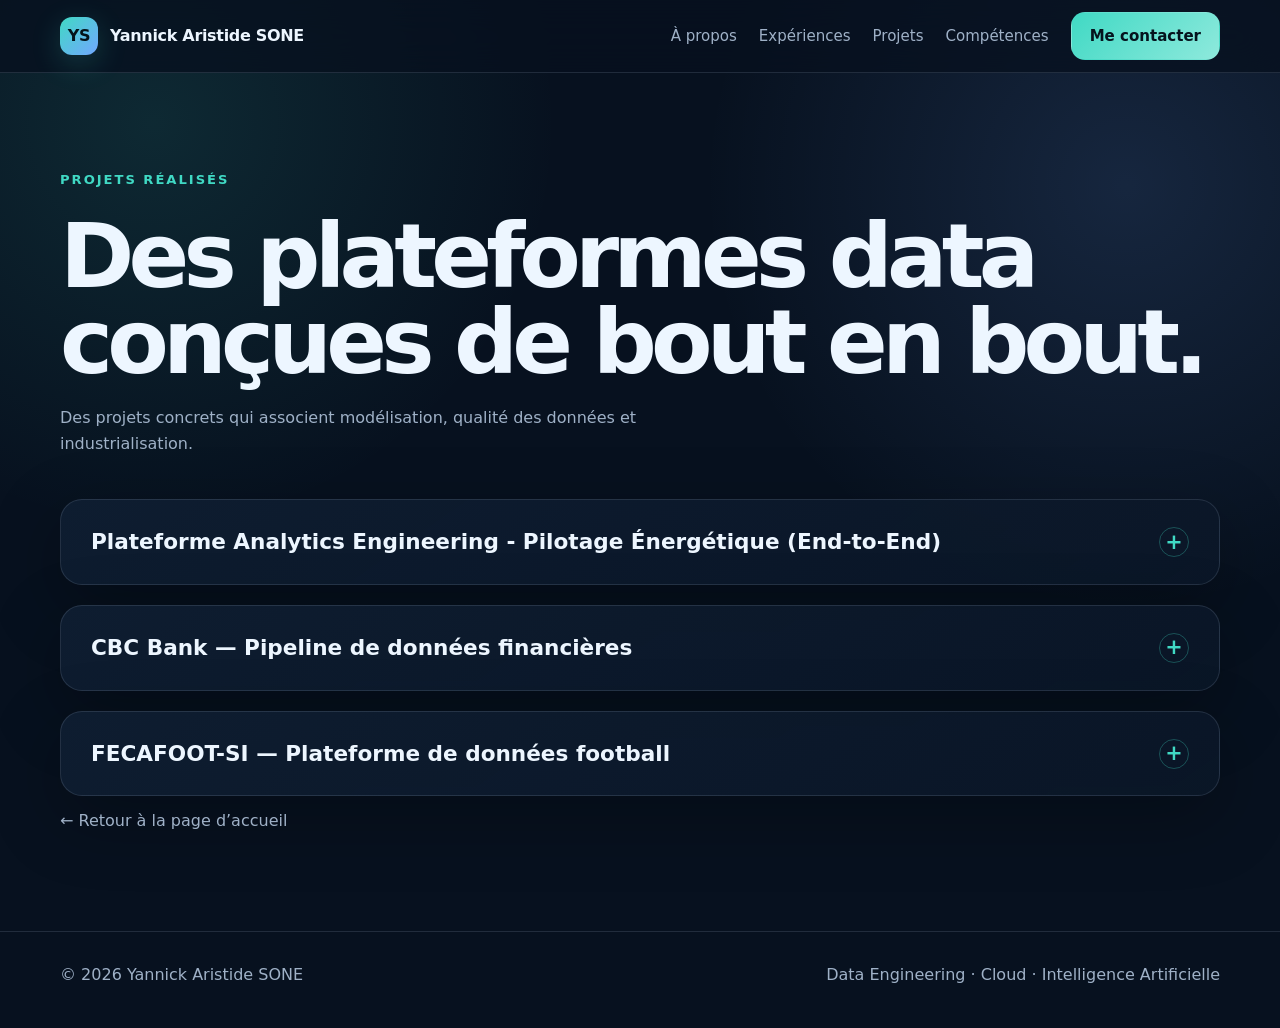
==== projets.html @ 48505bd4 "fix: Mieux  afficher la navigation sur mobile" ====
<!DOCTYPE html>
<html lang="fr">
<head>
	<meta charset="UTF-8" />
	<meta name="viewport" content="width=device-width, initial-scale=1.0" />
	<meta name="description" content="Découvrez les projets de Yannick Aristide SONE en data engineering, analytics et industrialisation des données." />
	<meta name="theme-color" content="#07111f" />
	<title>Projets | Yannick Aristide SONE</title>
	<link rel="stylesheet" href="css/style.css" />
	<script defer src="https://cloud.umami.is/script.js"
		data-website-id="248f7b9d-cdf1-4cb3-993b-ef63a6f0d2b1"></script>
</head>

<body>
	<a class="skip-link" href="#contenu">Aller au contenu</a>
	<nav class="nav" aria-label="Navigation principale">
		<div class="container nav-inner">
			<a class="brand" href="index.html#accueil" aria-label="Accueil">
				<span class="brand-mark">YS</span>
				<span class="brand-name">Yannick Aristide SONE</span>
			</a>
			<div class="nav-links">
				<a href="index.html#apropos">À propos</a>
				<a href="index.html#experiences">Expériences</a>
				<a href="#projets" aria-current="page">Projets</a>
				<a href="index.html#competences">Compétences</a>
				<a class="btn btn-primary nav-cta" href="index.html#contact">Me contacter</a>
			</div>
		</div>
	</nav>

	<main id="contenu">
		<section id="projets">
			<div class="container">
				<div class="section-head reveal">
					<div>
						<p class="kicker">Projets réalisés</p>
						<h1 class="section-title">Des plateformes data conçues de bout en bout.</h1>
						<p class="section-intro">Des projets concrets qui associent modélisation, qualité des données
							et industrialisation.</p>
					</div>
				</div>
				<div class="project-list">
					<details class="project-item reveal">
						<summary class="project-summary" data-umami-event="Project opened"
							data-umami-event-project="Energy analytics">
							<span>Plateforme Analytics Engineering - Pilotage Énergétique (End-to-End)</span>
							<span class="project-toggle" aria-hidden="true"></span>
						</summary>
						<div class="project-details">
							<div class="project-heading">
								<p class="project-category">Analytics Engineering · Énergie</p>
								<span class="project-status">Projet de bout en bout</span>
							</div>
							<p class="project-description">Conception et développement d’une plateforme analytique complète
								pour un distributeur d’énergie, simulant un environnement de production moderne selon les
								principes du Modern Data Stack.</p>
							<div class="project-highlights">
								<div class="project-highlight">
									<h4>Modélisation métier</h4>
									<p>Création avec dbt d’un schéma en étoile composé de dimensions et d’une table de faits,
										transformant les données brutes en indicateurs tels que le coût estimé par consommation.</p>
								</div>
								<div class="project-highlight">
									<h4>Qualité et fiabilité</h4>
									<p>Mise en place de plus de 20 tests automatisés : unicité, intégrité référentielle et
										règles métier personnalisées pour garantir la confiance dans les données.</p>
								</div>
								<div class="project-highlight">
									<h4>CI/CD avec environnement éphémère</h4>
									<p>Déploiement d’un pipeline GitHub Actions avec SQL Server dans Docker. Les Pull Requests
										sont bloquées automatiquement en cas de régression.</p>
								</div>
							</div>
							<div class="project-footer">
								<div>
									<p class="tech-label">Stack technique</p>
									<div class="chips">
										<span class="chip">SQL Server</span><span class="chip">dbt</span><span
											class="chip">GitHub Actions</span><span class="chip">Docker</span><span
											class="chip">Python</span><span class="chip">SQL</span><span class="chip">Power BI</span>
									</div>
								</div>
								<p class="project-progress">Power BI : en cours</p>
							</div>
						</div>
					</details>
					<details class="project-item reveal">
						<summary class="project-summary" data-umami-event="Project opened"
							data-umami-event-project="CBC Bank">
							<span>CBC Bank — Pipeline de données financières</span>
							<span class="project-toggle" aria-hidden="true"></span>
						</summary>
						<div class="project-details">
							<div class="project-heading">
								<p class="project-category">Data Engineering · Finance</p>
								<span class="project-status">Projet</span>
							</div>
							<p class="project-description">Industrialisation d’un pipeline de données pour les devises,
								taux de change et historiques de marché, au service du reporting financier et de l’analyse
								du risque FX.</p>
							<div class="project-highlights">
								<div class="project-highlight">
									<h4>Pipeline de données</h4>
									<p>Traitement des données de devises, taux de change et historiques de marché.</p>
								</div>
								<div class="project-highlight">
									<h4>Qualité et reporting</h4>
									<p>Mise en place de contrôles qualité pour fiabiliser le reporting financier et
										l’analyse du risque FX.</p>
								</div>
								<div class="project-highlight">
									<h4>Performance</h4>
									<p>Optimisation des traitements Spark et des tables Delta pour améliorer les
										performances et les coûts.</p>
								</div>
							</div>
							<div class="project-footer">
								<div>
									<p class="tech-label">Stack technique</p>
									<div class="chips">
										<span class="chip">Databricks</span><span class="chip">PySpark</span><span
											class="chip">SQL</span><span class="chip">Delta Lake</span><span
											class="chip">Git</span><span class="chip">Data Quality</span><span
											class="chip">Data Modeling</span>
									</div>
								</div>
								<p class="project-progress">Data Engineer</p>
							</div>
						</div>
					</details>
					<details class="project-item reveal">
						<summary class="project-summary" data-umami-event="Project opened"
							data-umami-event-project="FECAFOOT-SI">
							<span>FECAFOOT-SI — Plateforme de données football</span>
							<span class="project-toggle" aria-hidden="true"></span>
						</summary>
						<div class="project-details">
							<div class="project-heading">
								<p class="project-category">Data Engineering · Sport</p>
								<span class="project-status">Projet</span>
							</div>
							<p class="project-description">Conception d’un pipeline de bout en bout dédié aux équipes,
								joueurs, matchs et performances, avec des transformations automatisées vers un entrepôt de
								données cloud.</p>
							<div class="project-highlights">
								<div class="project-highlight">
									<h4>Pipeline de bout en bout</h4>
									<p>Collecte et transformation des données d’équipes, joueurs, matchs et performances.</p>
								</div>
								<div class="project-highlight">
									<h4>Orchestration cloud</h4>
									<p>Automatisation des transformations et alimentation d’un entrepôt de données cloud.</p>
								</div>
								<div class="project-highlight">
									<h4>Industrialisation</h4>
									<p>Mise en place de tests, validations et déploiements selon une démarche CI/CD.</p>
								</div>
							</div>
							<div class="project-footer">
								<div>
									<p class="tech-label">Stack technique</p>
									<div class="chips">
										<span class="chip">Python</span><span class="chip">dbt</span><span
											class="chip">Apache Airflow</span><span class="chip">Google BigQuery</span><span
											class="chip">GCP</span><span class="chip">Git</span><span
											class="chip">GitHub Actions</span><span class="chip">ETL/ELT</span>
									</div>
								</div>
								<p class="project-progress">Data Engineer</p>
							</div>
						</div>
					</details>
				</div>
				<p class="section-intro"><a href="index.html">← Retour à la page d’accueil</a></p>
			</div>
		</section>
	</main>

	<footer>
		<div class="container footer-inner"><span>© <span id="year"></span> Yannick Aristide SONE</span><span>Data
				Engineering · Cloud · Intelligence Artificielle</span></div>
	</footer>
	<script src="js/script.js"></script>
</body>
</html>
---- css/style.css ----
:root {
	--bg: #07111f;
	--bg-soft: #0b1728;
	--card: rgba(15, 30, 50, .78);
	--card-solid: #0f1e32;
	--text: #edf6ff;
	--muted: #9fb1c7;
	--primary: #40d9c4;
	--secondary: #72a7ff;
	--line: rgba(159, 177, 199, .17);
	--shadow: 0 22px 70px rgba(0, 0, 0, .28);
	--radius: 22px;
	--max: 1160px;
}

* { box-sizing: border-box; }
html { scroll-behavior: smooth; }
body { margin: 0; color: var(--text); font-family: Inter, ui-sans-serif, system-ui, -apple-system, BlinkMacSystemFont, "Segoe UI", sans-serif; line-height: 1.65; background: radial-gradient(circle at 12% 12%, rgba(64, 217, 196, .12), transparent 28%), radial-gradient(circle at 88% 18%, rgba(114, 167, 255, .14), transparent 30%), var(--bg); }
a { color: inherit; text-decoration: none; }
button, a { -webkit-tap-highlight-color: transparent; }
.container { width: min(calc(100% - 40px), var(--max)); margin-inline: auto; }
.skip-link { position: absolute; left: -9999px; top: 12px; z-index: 200; padding: 10px 14px; background: white; color: #07111f; border-radius: 10px; }
.skip-link:focus { left: 12px; }
.nav { position: sticky; top: 0; z-index: 100; backdrop-filter: blur(18px); background: rgba(7, 17, 31, .76); border-bottom: 1px solid var(--line); }
.nav-inner { height: 72px; display: flex; align-items: center; justify-content: space-between; gap: 24px; }
.brand { display: flex; align-items: center; gap: 12px; font-weight: 800; letter-spacing: -.02em; }
.brand-mark { width: 38px; height: 38px; display: grid; place-items: center; border-radius: 12px; color: #04131a; background: linear-gradient(135deg, var(--primary), var(--secondary)); box-shadow: 0 8px 30px rgba(64, 217, 196, .2); }
.nav-links { display: flex; gap: 22px; align-items: center; color: var(--muted); font-size: .94rem; }
.nav-links a:hover, .nav-links a:focus-visible { color: var(--text); }
.btn { display: inline-flex; align-items: center; justify-content: center; gap: 9px; min-height: 48px; padding: 0 18px; border: 1px solid transparent; border-radius: 14px; font-weight: 750; transition: .2s ease; cursor: pointer; }
.btn-primary { color: #05131d; background: linear-gradient(135deg, var(--primary), #8ee9dc); }
.btn-secondary { border-color: var(--line); background: rgba(255,255,255,.03); color: var(--text); }
.btn:hover { transform: translateY(-2px); box-shadow: 0 12px 30px rgba(0,0,0,.2); }
.btn:focus-visible, a:focus-visible { outline: 3px solid rgba(64, 217, 196, .45); outline-offset: 3px; }
.hero { min-height: calc(100vh - 72px); display: grid; align-items: center; padding: 78px 0 66px; }
.hero-grid { display: grid; grid-template-columns: 1.25fr .75fr; gap: 54px; align-items: center; }
.eyebrow { display: inline-flex; align-items: center; gap: 9px; padding: 8px 12px; border: 1px solid var(--line); border-radius: 999px; background: rgba(255,255,255,.03); color: #c6d5e6; font-size: .9rem; }
.dot { width: 9px; height: 9px; border-radius: 50%; background: var(--primary); box-shadow: 0 0 0 7px rgba(64,217,196,.1); }
h1 { margin: 22px 0 20px; font-size: clamp(3rem, 7vw, 6.4rem); line-height: .96; letter-spacing: -.065em; }
.gradient-text { background: linear-gradient(90deg, var(--primary), #79b4ff); -webkit-background-clip: text; background-clip: text; color: transparent; }
.lead { max-width: 730px; margin: 0; color: #b6c6d8; font-size: clamp(1.05rem, 2vw, 1.25rem); }
.hero-actions { display: flex; flex-wrap: wrap; gap: 12px; margin-top: 31px; }
.quick-facts { display: flex; flex-wrap: wrap; gap: 18px 28px; margin-top: 32px; color: var(--muted); font-size: .93rem; }
.quick-facts span { display: flex; align-items: center; gap: 8px; }
.hero-card { position: relative; overflow: hidden; min-height: 440px; padding: 30px; border: 1px solid var(--line); border-radius: 30px; background: linear-gradient(160deg, rgba(21,44,71,.92), rgba(9,23,39,.88)); box-shadow: var(--shadow); }
.hero-card::before { content: ""; position: absolute; width: 230px; height: 230px; right: -70px; top: -70px; border-radius: 50%; background: radial-gradient(circle, rgba(64,217,196,.32), transparent 67%); }
.profile-photo { position: relative; z-index: 1; display: block; width: 200px; height: 200px; margin-bottom: 24px; border: 3px solid rgba(64,217,196,.65); border-radius: 50%; object-fit: cover; object-position: center 30%; box-shadow: 0 10px 30px rgba(0,0,0,.25); transition: transform .25s ease, box-shadow .25s ease; }
.profile-photo:hover { transform: translateY(-6px) scale(1.03); box-shadow: 0 16px 38px rgba(0,0,0,.35); }
.hero-card h2 { margin: 0 0 8px; font-size: 1.7rem; }
.hero-card p { color: var(--muted); margin: 0; }
section { padding: 96px 0; }
.section-head { display: flex; align-items: end; justify-content: space-between; gap: 30px; margin-bottom: 42px; }
.kicker { margin: 0 0 8px; color: var(--primary); font-size: .82rem; font-weight: 850; letter-spacing: .15em; text-transform: uppercase; }
h2.section-title { margin: 0; font-size: clamp(2rem, 4.6vw, 3.6rem); line-height: 1.08; letter-spacing: -.045em; }
.section-intro { max-width: 620px; color: var(--muted); margin: 12px 0 0; }
.about-grid { display: grid; grid-template-columns: .9fr 1.1fr; gap: 26px; }
.panel { border: 1px solid var(--line); border-radius: var(--radius); background: var(--card); box-shadow: 0 18px 60px rgba(0,0,0,.12); }
.about-copy { padding: 32px; }
.about-copy p { margin-top: 0; color: #c1cede; }
.strengths { display: grid; grid-template-columns: repeat(2, 1fr); gap: 14px; }
.strength { padding: 23px; }
.strength-icon { font-size: 1.45rem; }
.strength h3 { margin: 10px 0 6px; font-size: 1rem; }
.strength p { margin: 0; color: var(--muted); font-size: .91rem; }
.experience-list { display: grid; gap: 20px; }
.experience { display: grid; grid-template-columns: 240px 1fr; gap: 30px; padding: 30px; border: 1px solid var(--line); border-radius: var(--radius); background: var(--card); transition: border-color .2s ease, transform .2s ease; }
.experience:hover { border-color: rgba(64,217,196,.38); transform: translateY(-3px); }
.company { color: var(--primary); font-weight: 850; font-size: 1.07rem; }
.period { margin-top: 6px; color: var(--muted); font-size: .88rem; }
.exp-title { margin: 0 0 10px; font-size: 1.35rem; }
.experience ul { padding-left: 19px; margin: 13px 0 21px; color: #bdcad9; }
.experience li + li { margin-top: 7px; }
.tech-label { margin: 0 0 10px; font-weight: 750; font-size: .88rem; color: #dce8f5; }
.chips { display: flex; flex-wrap: wrap; gap: 8px; }
.chip { padding: 7px 11px; border: 1px solid rgba(114,167,255,.23); border-radius: 999px; background: rgba(114,167,255,.08); color: #bcd4ff; font-size: .82rem; font-weight: 700; }
.project-list { display: grid; gap: 20px; }
.project-item { overflow: hidden; border: 1px solid var(--line); border-radius: var(--radius); background: linear-gradient(145deg, rgba(15,30,50,.92), rgba(11,23,40,.88)); box-shadow: var(--shadow); transition: border-color .2s ease; }
.project-item:hover, .project-item[open] { border-color: rgba(64,217,196,.38); }
.project-summary { display: flex; align-items: center; justify-content: space-between; gap: 20px; padding: 24px 30px; color: var(--text); font-size: clamp(1.05rem, 2.4vw, 1.35rem); font-weight: 800; cursor: pointer; list-style: none; }
.project-summary::-webkit-details-marker { display: none; }
.project-summary::marker { content: ""; }
.project-summary:focus-visible { outline: 3px solid rgba(64,217,196,.45); outline-offset: -4px; border-radius: var(--radius); }
.project-toggle { flex: 0 0 30px; width: 30px; height: 30px; display: grid; place-items: center; border: 1px solid rgba(64,217,196,.3); border-radius: 50%; color: var(--primary); }
.project-toggle::before { content: "+"; font-size: 1.3rem; line-height: 1; }
.project-item[open] .project-toggle::before { content: "−"; }
.project-details { padding: 0 30px 30px; }
.project-heading { display: flex; align-items: flex-start; justify-content: space-between; gap: 20px; }
.project-category { margin: 0; color: var(--primary); font-size: .82rem; font-weight: 800; letter-spacing: .08em; text-transform: uppercase; }
.project-heading h3 { max-width: 760px; margin: 0; font-size: clamp(1.45rem, 3vw, 2rem); line-height: 1.2; }
.project-status { flex: 0 0 auto; padding: 7px 11px; border: 1px solid rgba(64,217,196,.25); border-radius: 999px; background: rgba(64,217,196,.08); color: var(--primary); font-size: .8rem; font-weight: 750; }
.project-description { max-width: 900px; margin: 18px 0 26px; color: #bdcad9; }
.project-highlights { display: grid; grid-template-columns: repeat(3, 1fr); gap: 14px; }
.project-highlight { padding: 20px; border: 1px solid var(--line); border-radius: 17px; background: rgba(255,255,255,.025); }
.project-highlight h4 { margin: 0 0 8px; color: #dce8f5; font-size: 1rem; }
.project-highlight p { margin: 0; color: var(--muted); font-size: .92rem; }
.project-footer { display: flex; align-items: end; justify-content: space-between; gap: 20px; margin-top: 24px; }
.project-progress { margin: 0; color: var(--muted); font-size: .88rem; }
.skills-grid { display: grid; grid-template-columns: repeat(4, 1fr); gap: 16px; }
.skill-card { padding: 25px; }
.skill-card h3 { margin: 0 0 14px; font-size: 1rem; color: var(--primary); }
.skill-card p { margin: 0; color: #b7c6d8; font-size: .91rem; }
.education-grid { display: grid; grid-template-columns: repeat(3, 1fr); gap: 16px; }
.education { padding: 26px; }
.education .year { color: var(--primary); font-size: .85rem; font-weight: 800; }
.education h3 { margin: 10px 0 6px; }
.education p { margin: 0; color: var(--muted); font-size: .92rem; }
.contact-wrap { position: relative; overflow: hidden; padding: 52px; border-radius: 30px; border: 1px solid rgba(64,217,196,.22); background: linear-gradient(135deg, rgba(64,217,196,.12), rgba(114,167,255,.10)); text-align: center; }
.contact-wrap h2 { margin: 0 auto 14px; max-width: 780px; font-size: clamp(2rem, 5vw, 4rem); line-height: 1.08; letter-spacing: -.05em; }
.contact-wrap p { color: #b8c8da; max-width: 680px; margin: 0 auto 27px; }
.contact-actions { display: flex; justify-content: center; flex-wrap: wrap; gap: 12px; }
footer { padding: 30px 0 40px; color: var(--muted); border-top: 1px solid var(--line); }
.footer-inner { display: flex; justify-content: space-between; gap: 20px; flex-wrap: wrap; }
.reveal { opacity: 0; transform: translateY(18px); transition: opacity .6s ease, transform .6s ease; }
.reveal.visible { opacity: 1; transform: none; }
@media (max-width: 900px) { .hero-grid, .about-grid { grid-template-columns: 1fr; } .hero { min-height: auto; } .hero-card { min-height: auto; } .skills-grid { grid-template-columns: repeat(2, 1fr); } .education-grid { grid-template-columns: 1fr; } .experience { grid-template-columns: 1fr; gap: 16px; } .project-highlights { grid-template-columns: 1fr; } .nav-inner { height: auto; min-height: 72px; padding-block: 8px; } .nav-links { flex-wrap: wrap; justify-content: flex-end; gap: 8px 14px; } }
@media (max-width: 560px) { .container { width: min(calc(100% - 24px), var(--max)); } section { padding: 72px 0; } .nav-inner { flex-direction: column; justify-content: center; gap: 6px; padding-block: 8px; } .brand-name { display: none; } .nav-links { width: 100%; justify-content: center; gap: 2px 6px; font-size: .78rem; } .nav-links a:not(.nav-cta) { padding: 5px 7px; } .nav-links .nav-cta { width: auto; min-height: 34px; padding: 0 10px; font-size: .78rem; } h1 { font-size: clamp(2.75rem, 16vw, 4rem); } .hero { padding-top: 54px; } .hero-card, .experience, .about-copy, .contact-wrap { padding: 23px; } .profile-photo { width: 170px; height: 170px; } .project-summary { padding: 20px; } .project-details { padding: 0 20px 20px; } .project-heading, .project-footer { align-items: flex-start; flex-direction: column; } .strengths, .skills-grid { grid-template-columns: 1fr; } .section-head { display: block; } .btn { width: 100%; } .hero-actions, .contact-actions { display: grid; } }
@media (prefers-reduced-motion: reduce) { html { scroll-behavior: auto; } *, *::before, *::after { transition-duration: .01ms !important; animation-duration: .01ms !important; } }
@media (prefers-reduced-motion: reduce) { .profile-photo:hover { transform: none; } }
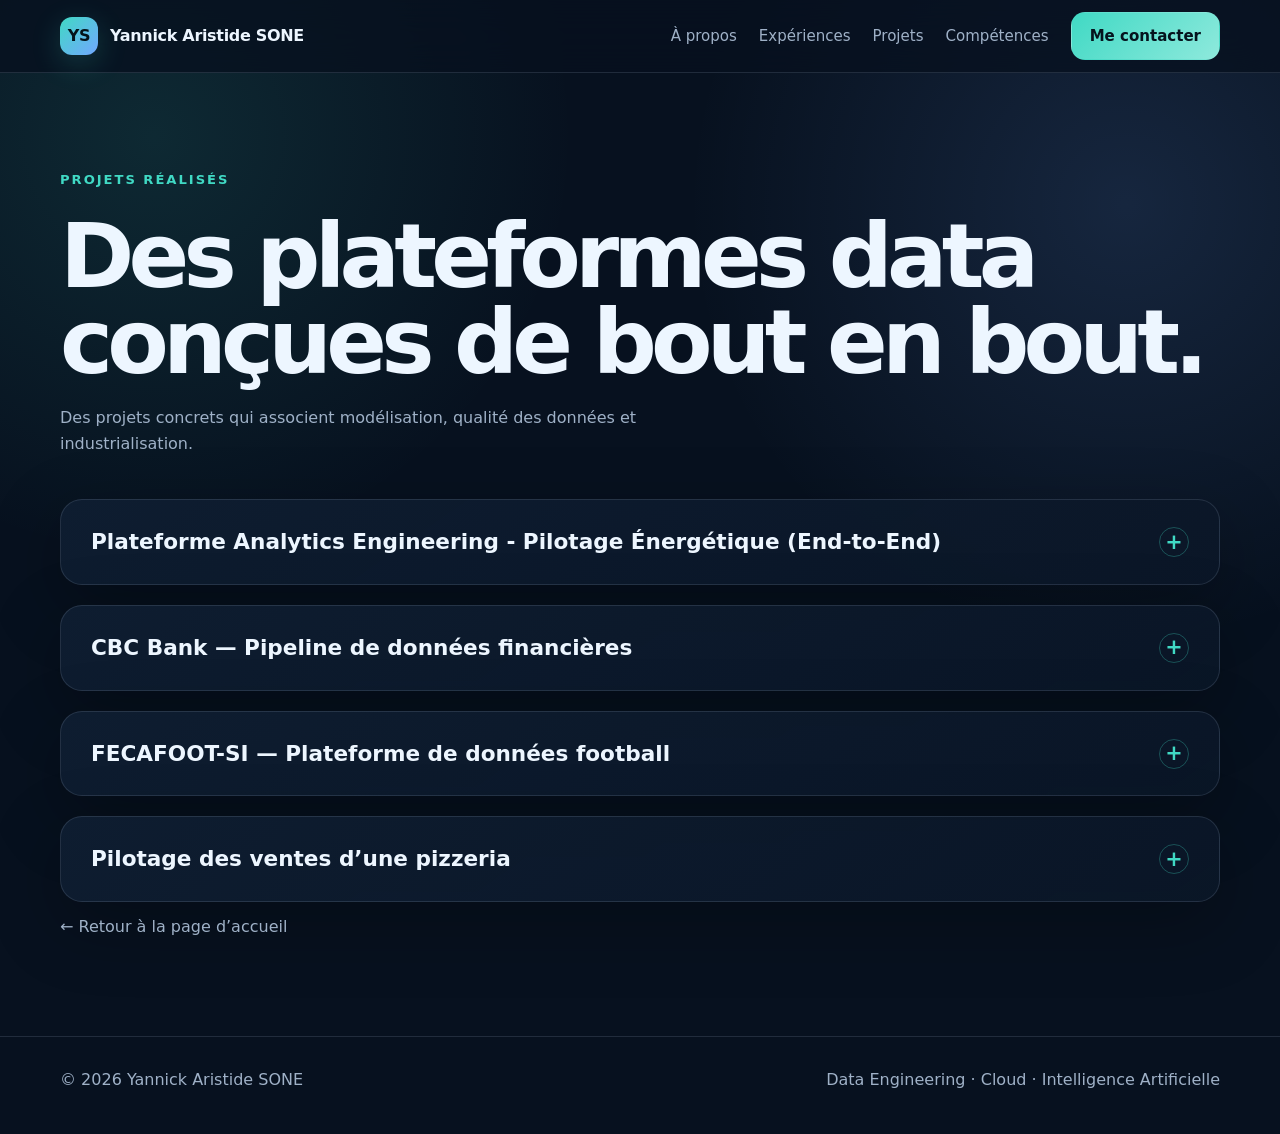
==== commit 8f964696: "Mise à jour des projets" ====
--- a/projets.html
+++ b/projets.html
@@ -171,6 +171,63 @@
 							</div>
 						</div>
 					</details>
+					<details class="project-item project-item-pizzeria reveal">
+						<summary class="project-summary" data-umami-event="Project opened"
+							data-umami-event-project="Pizzeria sales">
+							<span>Pilotage des ventes d’une pizzeria</span>
+							<span class="project-toggle" aria-hidden="true"></span>
+						</summary>
+						<div class="project-details">
+							<div class="project-heading">
+								<p class="project-category">Data Analytics · Restauration</p>
+								<span class="project-status">Projet BI</span>
+							</div>
+							<p class="project-description">Déploiement d’un environnement SQL Server sous Docker,
+								préparation des données et création d’un tableau de bord Power BI pour analyser les
+								performances commerciales d’une pizzeria.</p>
+							<div class="project-gallery">
+								<figure class="project-image">
+									<img src="assets/images/Pizzeria_Sale1.png"
+										alt="Tableau de bord des ventes de pizzas : chiffre d’affaires, commandes, ventes par jour, mois, catégorie et taille."
+										loading="lazy" />
+									<figcaption>Vue d’ensemble des ventes et indicateurs clés</figcaption>
+								</figure>
+								<figure class="project-image">
+									<img src="assets/images/Pizzeria_Sales2.png"
+										alt="Tableau de bord Power BI comparant les pizzas les plus et les moins vendues."
+										loading="lazy" />
+									<figcaption>Analyse des meilleures et moins bonnes ventes</figcaption>
+								</figure>
+							</div>
+							<div class="project-highlights">
+								<div class="project-highlight">
+									<h4>Environnement SQL</h4>
+									<p>Déploiement de SQL Server sous Docker et exploitation des données avec SQL.</p>
+								</div>
+								<div class="project-highlight">
+									<h4>Préparation des données</h4>
+									<p>Nettoyage, transformation et modélisation avec Power Query pour fiabiliser les analyses.</p>
+								</div>
+								<div class="project-highlight">
+									<h4>Tableau de bord et analyse</h4>
+									<p>Création d’un tableau de bord Power BI interactif avec le chiffre d’affaires,
+										le panier moyen, le volume de commandes et les ventes par produit. Analyse des
+										performances par catégorie, taille de pizza et période pour identifier les produits
+										les plus rentables.</p>
+								</div>
+							</div>
+							<div class="project-footer">
+								<div>
+									<p class="tech-label">Stack technique</p>
+									<div class="chips">
+										<span class="chip">SQL Server</span><span class="chip">Docker</span><span
+											class="chip">SQL</span><span class="chip">Power Query</span><span
+											class="chip">Power BI</span>
+									</div>
+								</div>
+							</div>
+						</div>
+					</details>
 				</div>
 				<p class="section-intro"><a href="index.html">← Retour à la page d’accueil</a></p>
 			</div>
--- a/css/style.css
+++ b/css/style.css
@@ -89,6 +89,11 @@
 .project-heading h3 { max-width: 760px; margin: 0; font-size: clamp(1.45rem, 3vw, 2rem); line-height: 1.2; }
 .project-status { flex: 0 0 auto; padding: 7px 11px; border: 1px solid rgba(64,217,196,.25); border-radius: 999px; background: rgba(64,217,196,.08); color: var(--primary); font-size: .8rem; font-weight: 750; }
 .project-description { max-width: 900px; margin: 18px 0 26px; color: #bdcad9; }
+.project-gallery { display: grid; grid-template-columns: repeat(2, minmax(0, 1fr)); gap: 16px; margin: 24px 0; }
+.project-image { min-width: 0; margin: 0; overflow: hidden; border: 1px solid var(--line); border-radius: 16px; background: rgba(255,255,255,.025); }
+.project-image img { display: block; width: 100%; height: auto; }
+.project-image figcaption { padding: 10px 14px; color: var(--muted); font-size: .86rem; }
+.project-item-pizzeria .project-highlights { grid-template-columns: repeat(2, minmax(0, 1fr)); }
 .project-highlights { display: grid; grid-template-columns: repeat(3, 1fr); gap: 14px; }
 .project-highlight { padding: 20px; border: 1px solid var(--line); border-radius: 17px; background: rgba(255,255,255,.025); }
 .project-highlight h4 { margin: 0 0 8px; color: #dce8f5; font-size: 1rem; }
@@ -113,6 +118,7 @@
 .reveal { opacity: 0; transform: translateY(18px); transition: opacity .6s ease, transform .6s ease; }
 .reveal.visible { opacity: 1; transform: none; }
 @media (max-width: 900px) { .hero-grid, .about-grid { grid-template-columns: 1fr; } .hero { min-height: auto; } .hero-card { min-height: auto; } .skills-grid { grid-template-columns: repeat(2, 1fr); } .education-grid { grid-template-columns: 1fr; } .experience { grid-template-columns: 1fr; gap: 16px; } .project-highlights { grid-template-columns: 1fr; } .nav-inner { height: auto; min-height: 72px; padding-block: 8px; } .nav-links { flex-wrap: wrap; justify-content: flex-end; gap: 8px 14px; } }
-@media (max-width: 560px) { .container { width: min(calc(100% - 24px), var(--max)); } section { padding: 72px 0; } .nav-inner { flex-direction: column; justify-content: center; gap: 6px; padding-block: 8px; } .brand-name { display: none; } .nav-links { width: 100%; justify-content: center; gap: 2px 6px; font-size: .78rem; } .nav-links a:not(.nav-cta) { padding: 5px 7px; } .nav-links .nav-cta { width: auto; min-height: 34px; padding: 0 10px; font-size: .78rem; } h1 { font-size: clamp(2.75rem, 16vw, 4rem); } .hero { padding-top: 54px; } .hero-card, .experience, .about-copy, .contact-wrap { padding: 23px; } .profile-photo { width: 170px; height: 170px; } .project-summary { padding: 20px; } .project-details { padding: 0 20px 20px; } .project-heading, .project-footer { align-items: flex-start; flex-direction: column; } .strengths, .skills-grid { grid-template-columns: 1fr; } .section-head { display: block; } .btn { width: 100%; } .hero-actions, .contact-actions { display: grid; } }
+@media (max-width: 900px) { .project-item-pizzeria .project-highlights { grid-template-columns: 1fr; } }
+@media (max-width: 560px) { .container { width: min(calc(100% - 24px), var(--max)); } section { padding: 72px 0; } .nav-inner { flex-direction: column; justify-content: center; gap: 6px; padding-block: 8px; } .brand-name { display: none; } .nav-links { width: 100%; justify-content: center; gap: 2px 6px; font-size: .78rem; } .nav-links a:not(.nav-cta) { padding: 5px 7px; } .nav-links .nav-cta { width: auto; min-height: 34px; padding: 0 10px; font-size: .78rem; } h1 { font-size: clamp(2.75rem, 16vw, 4rem); } .hero { padding-top: 54px; } .hero-card, .experience, .about-copy, .contact-wrap { padding: 23px; } .profile-photo { width: 170px; height: 170px; } .project-summary { padding: 20px; } .project-details { padding: 0 20px 20px; } .project-heading, .project-footer { align-items: flex-start; flex-direction: column; } .project-gallery { grid-template-columns: 1fr; } .strengths, .skills-grid { grid-template-columns: 1fr; } .section-head { display: block; } .btn { width: 100%; } .hero-actions, .contact-actions { display: grid; } }
 @media (prefers-reduced-motion: reduce) { html { scroll-behavior: auto; } *, *::before, *::after { transition-duration: .01ms !important; animation-duration: .01ms !important; } }
 @media (prefers-reduced-motion: reduce) { .profile-photo:hover { transform: none; } }
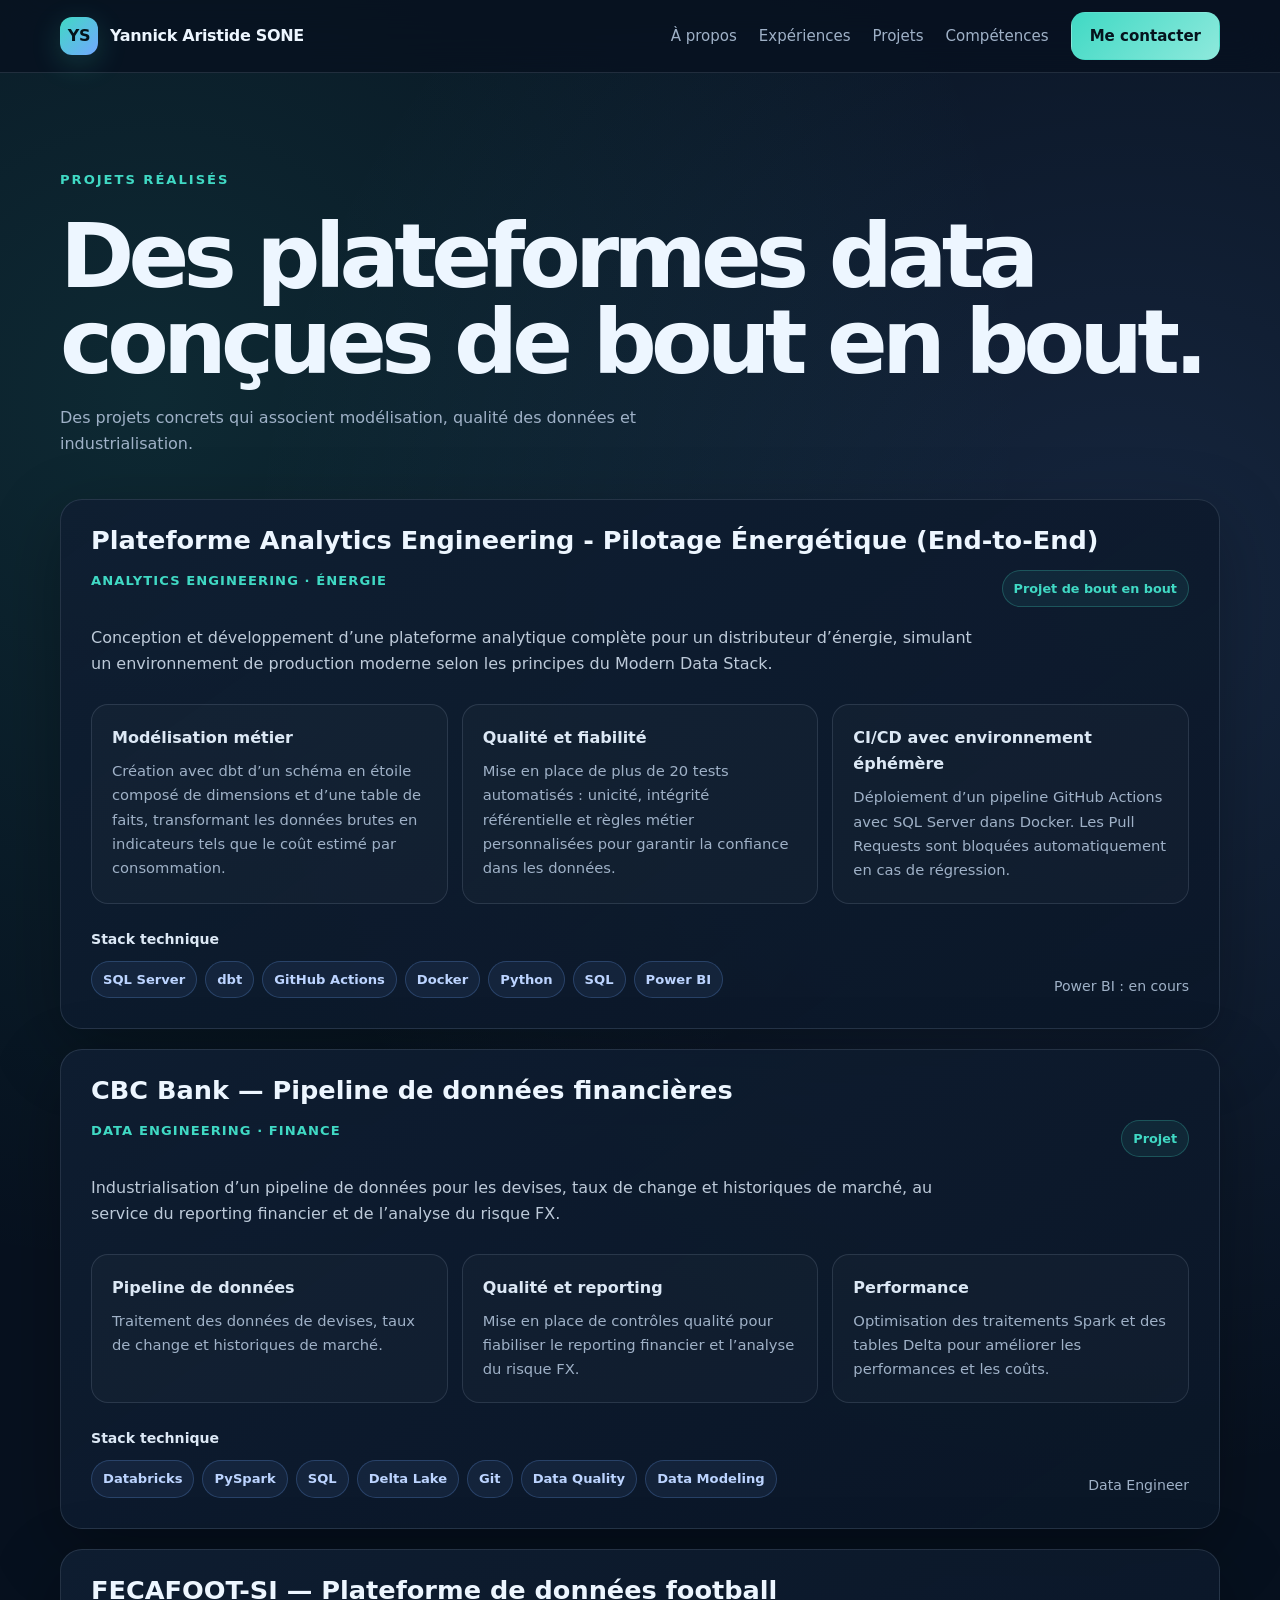
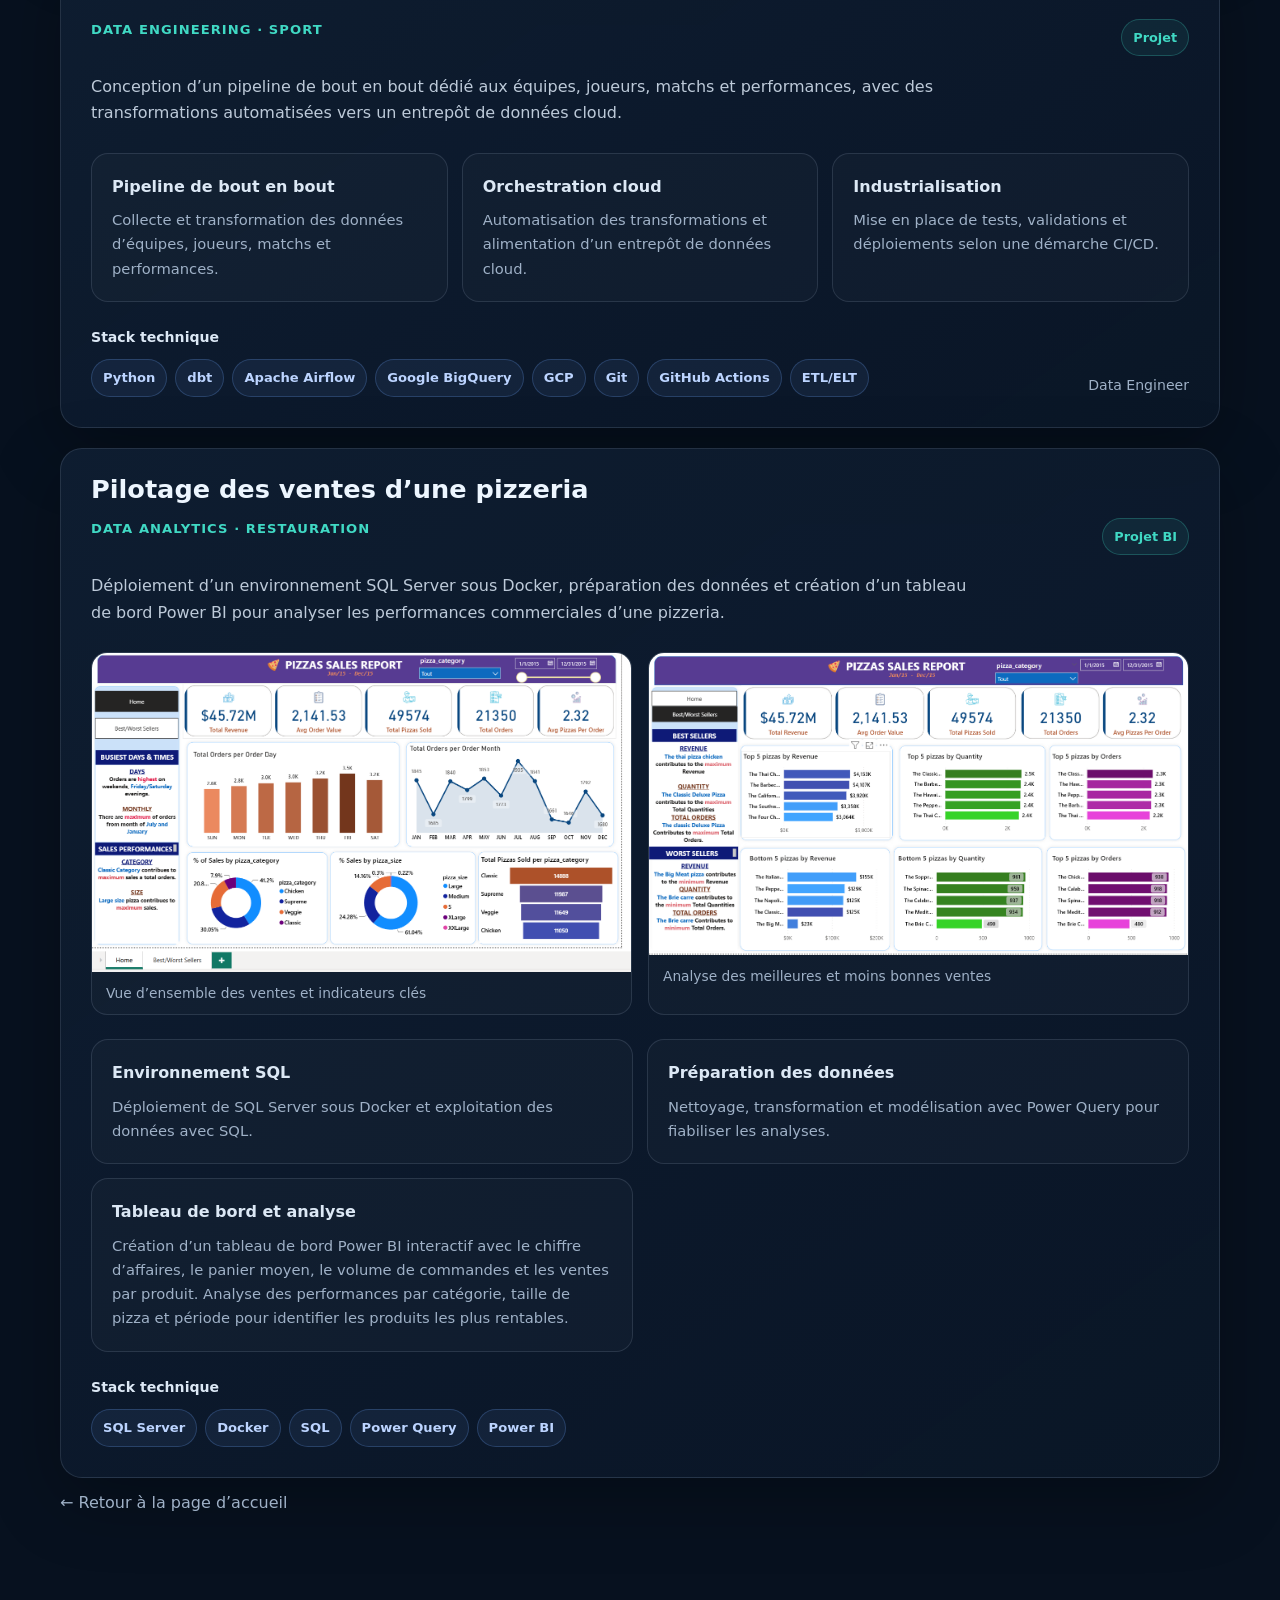
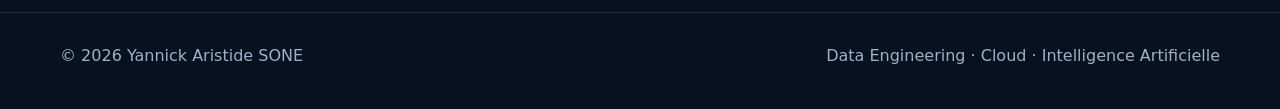
==== commit d6d737f0: "Refonte de la page Projet" ====
--- a/projets.html
+++ b/projets.html
@@ -41,12 +41,8 @@
 					</div>
 				</div>
 				<div class="project-list">
-					<details class="project-item reveal">
-						<summary class="project-summary" data-umami-event="Project opened"
-							data-umami-event-project="Energy analytics">
-							<span>Plateforme Analytics Engineering - Pilotage Énergétique (End-to-End)</span>
-							<span class="project-toggle" aria-hidden="true"></span>
-						</summary>
+					<article class="project-item reveal">
+						<h2 class="project-title">Plateforme Analytics Engineering - Pilotage Énergétique (End-to-End)</h2>
 						<div class="project-details">
 							<div class="project-heading">
 								<p class="project-category">Analytics Engineering · Énergie</p>
@@ -84,13 +80,9 @@
 								<p class="project-progress">Power BI : en cours</p>
 							</div>
 						</div>
-					</details>
-					<details class="project-item reveal">
-						<summary class="project-summary" data-umami-event="Project opened"
-							data-umami-event-project="CBC Bank">
-							<span>CBC Bank — Pipeline de données financières</span>
-							<span class="project-toggle" aria-hidden="true"></span>
-						</summary>
+					</article>
+					<article class="project-item reveal">
+						<h2 class="project-title">CBC Bank — Pipeline de données financières</h2>
 						<div class="project-details">
 							<div class="project-heading">
 								<p class="project-category">Data Engineering · Finance</p>
@@ -128,13 +120,9 @@
 								<p class="project-progress">Data Engineer</p>
 							</div>
 						</div>
-					</details>
-					<details class="project-item reveal">
-						<summary class="project-summary" data-umami-event="Project opened"
-							data-umami-event-project="FECAFOOT-SI">
-							<span>FECAFOOT-SI — Plateforme de données football</span>
-							<span class="project-toggle" aria-hidden="true"></span>
-						</summary>
+					</article>
+					<article class="project-item reveal">
+						<h2 class="project-title">FECAFOOT-SI — Plateforme de données football</h2>
 						<div class="project-details">
 							<div class="project-heading">
 								<p class="project-category">Data Engineering · Sport</p>
@@ -170,13 +158,9 @@
 								<p class="project-progress">Data Engineer</p>
 							</div>
 						</div>
-					</details>
-					<details class="project-item project-item-pizzeria reveal">
-						<summary class="project-summary" data-umami-event="Project opened"
-							data-umami-event-project="Pizzeria sales">
-							<span>Pilotage des ventes d’une pizzeria</span>
-							<span class="project-toggle" aria-hidden="true"></span>
-						</summary>
+					</article>
+					<article class="project-item project-item-pizzeria reveal">
+						<h2 class="project-title">Pilotage des ventes d’une pizzeria</h2>
 						<div class="project-details">
 							<div class="project-heading">
 								<p class="project-category">Data Analytics · Restauration</p>
@@ -187,15 +171,21 @@
 								performances commerciales d’une pizzeria.</p>
 							<div class="project-gallery">
 								<figure class="project-image">
-									<img src="assets/images/Pizzeria_Sale1.png"
-										alt="Tableau de bord des ventes de pizzas : chiffre d’affaires, commandes, ventes par jour, mois, catégorie et taille."
-										loading="lazy" />
+									<button class="project-image-trigger" type="button"
+										aria-label="Agrandir le tableau de bord des ventes de pizzas">
+										<img src="assets/images/Pizzeria_Sale1.png"
+											alt="Tableau de bord des ventes de pizzas : chiffre d’affaires, commandes, ventes par jour, mois, catégorie et taille."
+											loading="lazy" />
+									</button>
 									<figcaption>Vue d’ensemble des ventes et indicateurs clés</figcaption>
 								</figure>
 								<figure class="project-image">
-									<img src="assets/images/Pizzeria_Sales2.png"
-										alt="Tableau de bord Power BI comparant les pizzas les plus et les moins vendues."
-										loading="lazy" />
+									<button class="project-image-trigger" type="button"
+										aria-label="Agrandir le tableau de bord des meilleures et moins bonnes ventes">
+										<img src="assets/images/Pizzeria_Sales2.png"
+											alt="Tableau de bord Power BI comparant les pizzas les plus et les moins vendues."
+											loading="lazy" />
+									</button>
 									<figcaption>Analyse des meilleures et moins bonnes ventes</figcaption>
 								</figure>
 							</div>
@@ -227,12 +217,17 @@
 								</div>
 							</div>
 						</div>
-					</details>
+					</article>
 				</div>
 				<p class="section-intro"><a href="index.html">← Retour à la page d’accueil</a></p>
 			</div>
 		</section>
 	</main>
+
+	<dialog class="image-lightbox" aria-label="Illustration agrandie">
+		<button class="image-lightbox-close" type="button" aria-label="Fermer l’illustration agrandie">×</button>
+		<img class="image-lightbox-image" alt="" />
+	</dialog>
 
 	<footer>
 		<div class="container footer-inner"><span>© <span id="year"></span> Yannick Aristide SONE</span><span>Data
--- a/css/style.css
+++ b/css/style.css
@@ -75,14 +75,8 @@
 .chip { padding: 7px 11px; border: 1px solid rgba(114,167,255,.23); border-radius: 999px; background: rgba(114,167,255,.08); color: #bcd4ff; font-size: .82rem; font-weight: 700; }
 .project-list { display: grid; gap: 20px; }
 .project-item { overflow: hidden; border: 1px solid var(--line); border-radius: var(--radius); background: linear-gradient(145deg, rgba(15,30,50,.92), rgba(11,23,40,.88)); box-shadow: var(--shadow); transition: border-color .2s ease; }
-.project-item:hover, .project-item[open] { border-color: rgba(64,217,196,.38); }
-.project-summary { display: flex; align-items: center; justify-content: space-between; gap: 20px; padding: 24px 30px; color: var(--text); font-size: clamp(1.05rem, 2.4vw, 1.35rem); font-weight: 800; cursor: pointer; list-style: none; }
-.project-summary::-webkit-details-marker { display: none; }
-.project-summary::marker { content: ""; }
-.project-summary:focus-visible { outline: 3px solid rgba(64,217,196,.45); outline-offset: -4px; border-radius: var(--radius); }
-.project-toggle { flex: 0 0 30px; width: 30px; height: 30px; display: grid; place-items: center; border: 1px solid rgba(64,217,196,.3); border-radius: 50%; color: var(--primary); }
-.project-toggle::before { content: "+"; font-size: 1.3rem; line-height: 1; }
-.project-item[open] .project-toggle::before { content: "−"; }
+.project-item:hover { border-color: rgba(64,217,196,.38); }
+.project-title { margin: 0; padding: 24px 30px 12px; color: var(--text); font-size: clamp(1.25rem, 2.4vw, 1.6rem); line-height: 1.3; }
 .project-details { padding: 0 30px 30px; }
 .project-heading { display: flex; align-items: flex-start; justify-content: space-between; gap: 20px; }
 .project-category { margin: 0; color: var(--primary); font-size: .82rem; font-weight: 800; letter-spacing: .08em; text-transform: uppercase; }
@@ -91,8 +85,16 @@
 .project-description { max-width: 900px; margin: 18px 0 26px; color: #bdcad9; }
 .project-gallery { display: grid; grid-template-columns: repeat(2, minmax(0, 1fr)); gap: 16px; margin: 24px 0; }
 .project-image { min-width: 0; margin: 0; overflow: hidden; border: 1px solid var(--line); border-radius: 16px; background: rgba(255,255,255,.025); }
-.project-image img { display: block; width: 100%; height: auto; }
+.project-image-trigger { display: block; width: 100%; padding: 0; border: 0; background: transparent; cursor: zoom-in; }
+.project-image-trigger:focus-visible { outline: 3px solid var(--primary); outline-offset: -3px; }
+.project-image-trigger img { display: block; width: 100%; height: auto; transition: transform .2s ease; }
+.project-image-trigger:hover img { transform: scale(1.02); }
 .project-image figcaption { padding: 10px 14px; color: var(--muted); font-size: .86rem; }
+.image-lightbox { position: fixed; width: min(96vw, 1500px); max-width: none; max-height: 94vh; padding: 48px 16px 16px; overflow: auto; border: 1px solid var(--line); border-radius: 16px; background: #07111f; color: var(--text); box-shadow: var(--shadow); }
+.image-lightbox::backdrop { background: rgba(0, 0, 0, .88); }
+.image-lightbox-image { display: block; width: 100%; height: auto; max-height: calc(94vh - 64px); object-fit: contain; }
+.image-lightbox-close { position: absolute; top: 8px; right: 10px; width: 36px; height: 36px; border: 1px solid var(--line); border-radius: 50%; background: var(--card-solid); color: var(--text); font-size: 1.5rem; line-height: 1; cursor: pointer; }
+.image-lightbox-close:focus-visible { outline: 3px solid var(--primary); outline-offset: 3px; }
 .project-item-pizzeria .project-highlights { grid-template-columns: repeat(2, minmax(0, 1fr)); }
 .project-highlights { display: grid; grid-template-columns: repeat(3, 1fr); gap: 14px; }
 .project-highlight { padding: 20px; border: 1px solid var(--line); border-radius: 17px; background: rgba(255,255,255,.025); }
@@ -119,6 +121,6 @@
 .reveal.visible { opacity: 1; transform: none; }
 @media (max-width: 900px) { .hero-grid, .about-grid { grid-template-columns: 1fr; } .hero { min-height: auto; } .hero-card { min-height: auto; } .skills-grid { grid-template-columns: repeat(2, 1fr); } .education-grid { grid-template-columns: 1fr; } .experience { grid-template-columns: 1fr; gap: 16px; } .project-highlights { grid-template-columns: 1fr; } .nav-inner { height: auto; min-height: 72px; padding-block: 8px; } .nav-links { flex-wrap: wrap; justify-content: flex-end; gap: 8px 14px; } }
 @media (max-width: 900px) { .project-item-pizzeria .project-highlights { grid-template-columns: 1fr; } }
-@media (max-width: 560px) { .container { width: min(calc(100% - 24px), var(--max)); } section { padding: 72px 0; } .nav-inner { flex-direction: column; justify-content: center; gap: 6px; padding-block: 8px; } .brand-name { display: none; } .nav-links { width: 100%; justify-content: center; gap: 2px 6px; font-size: .78rem; } .nav-links a:not(.nav-cta) { padding: 5px 7px; } .nav-links .nav-cta { width: auto; min-height: 34px; padding: 0 10px; font-size: .78rem; } h1 { font-size: clamp(2.75rem, 16vw, 4rem); } .hero { padding-top: 54px; } .hero-card, .experience, .about-copy, .contact-wrap { padding: 23px; } .profile-photo { width: 170px; height: 170px; } .project-summary { padding: 20px; } .project-details { padding: 0 20px 20px; } .project-heading, .project-footer { align-items: flex-start; flex-direction: column; } .project-gallery { grid-template-columns: 1fr; } .strengths, .skills-grid { grid-template-columns: 1fr; } .section-head { display: block; } .btn { width: 100%; } .hero-actions, .contact-actions { display: grid; } }
+@media (max-width: 560px) { .container { width: min(calc(100% - 24px), var(--max)); } section { padding: 72px 0; } .nav-inner { flex-direction: column; justify-content: center; gap: 6px; padding-block: 8px; } .brand-name { display: none; } .nav-links { width: 100%; justify-content: center; gap: 2px 6px; font-size: .78rem; } .nav-links a:not(.nav-cta) { padding: 5px 7px; } .nav-links .nav-cta { width: auto; min-height: 34px; padding: 0 10px; font-size: .78rem; } h1 { font-size: clamp(2.75rem, 16vw, 4rem); } .hero { padding-top: 54px; } .hero-card, .experience, .about-copy, .contact-wrap { padding: 23px; } .profile-photo { width: 170px; height: 170px; } .project-title { padding: 20px 20px 10px; } .project-details { padding: 0 20px 20px; } .project-heading, .project-footer { align-items: flex-start; flex-direction: column; } .project-gallery { grid-template-columns: 1fr; } .strengths, .skills-grid { grid-template-columns: 1fr; } .section-head { display: block; } .btn { width: 100%; } .hero-actions, .contact-actions { display: grid; } }
 @media (prefers-reduced-motion: reduce) { html { scroll-behavior: auto; } *, *::before, *::after { transition-duration: .01ms !important; animation-duration: .01ms !important; } }
 @media (prefers-reduced-motion: reduce) { .profile-photo:hover { transform: none; } }
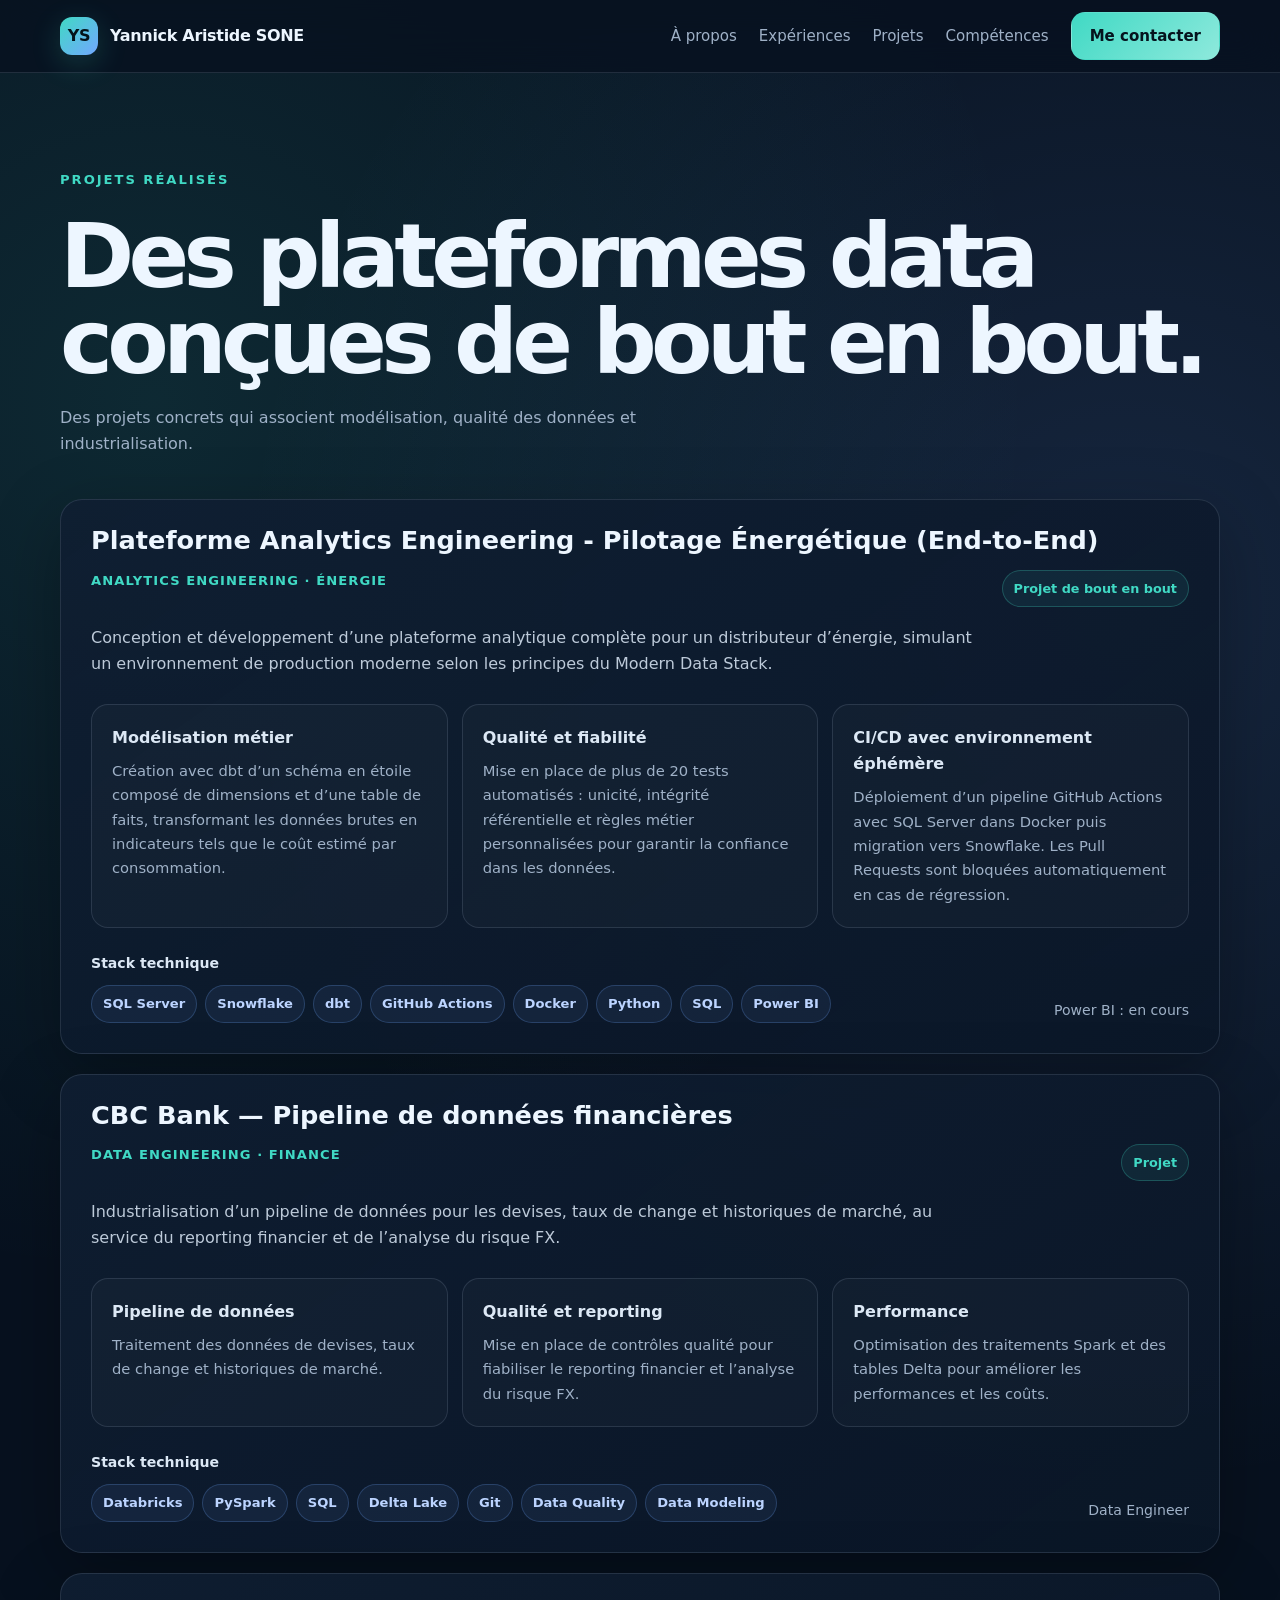
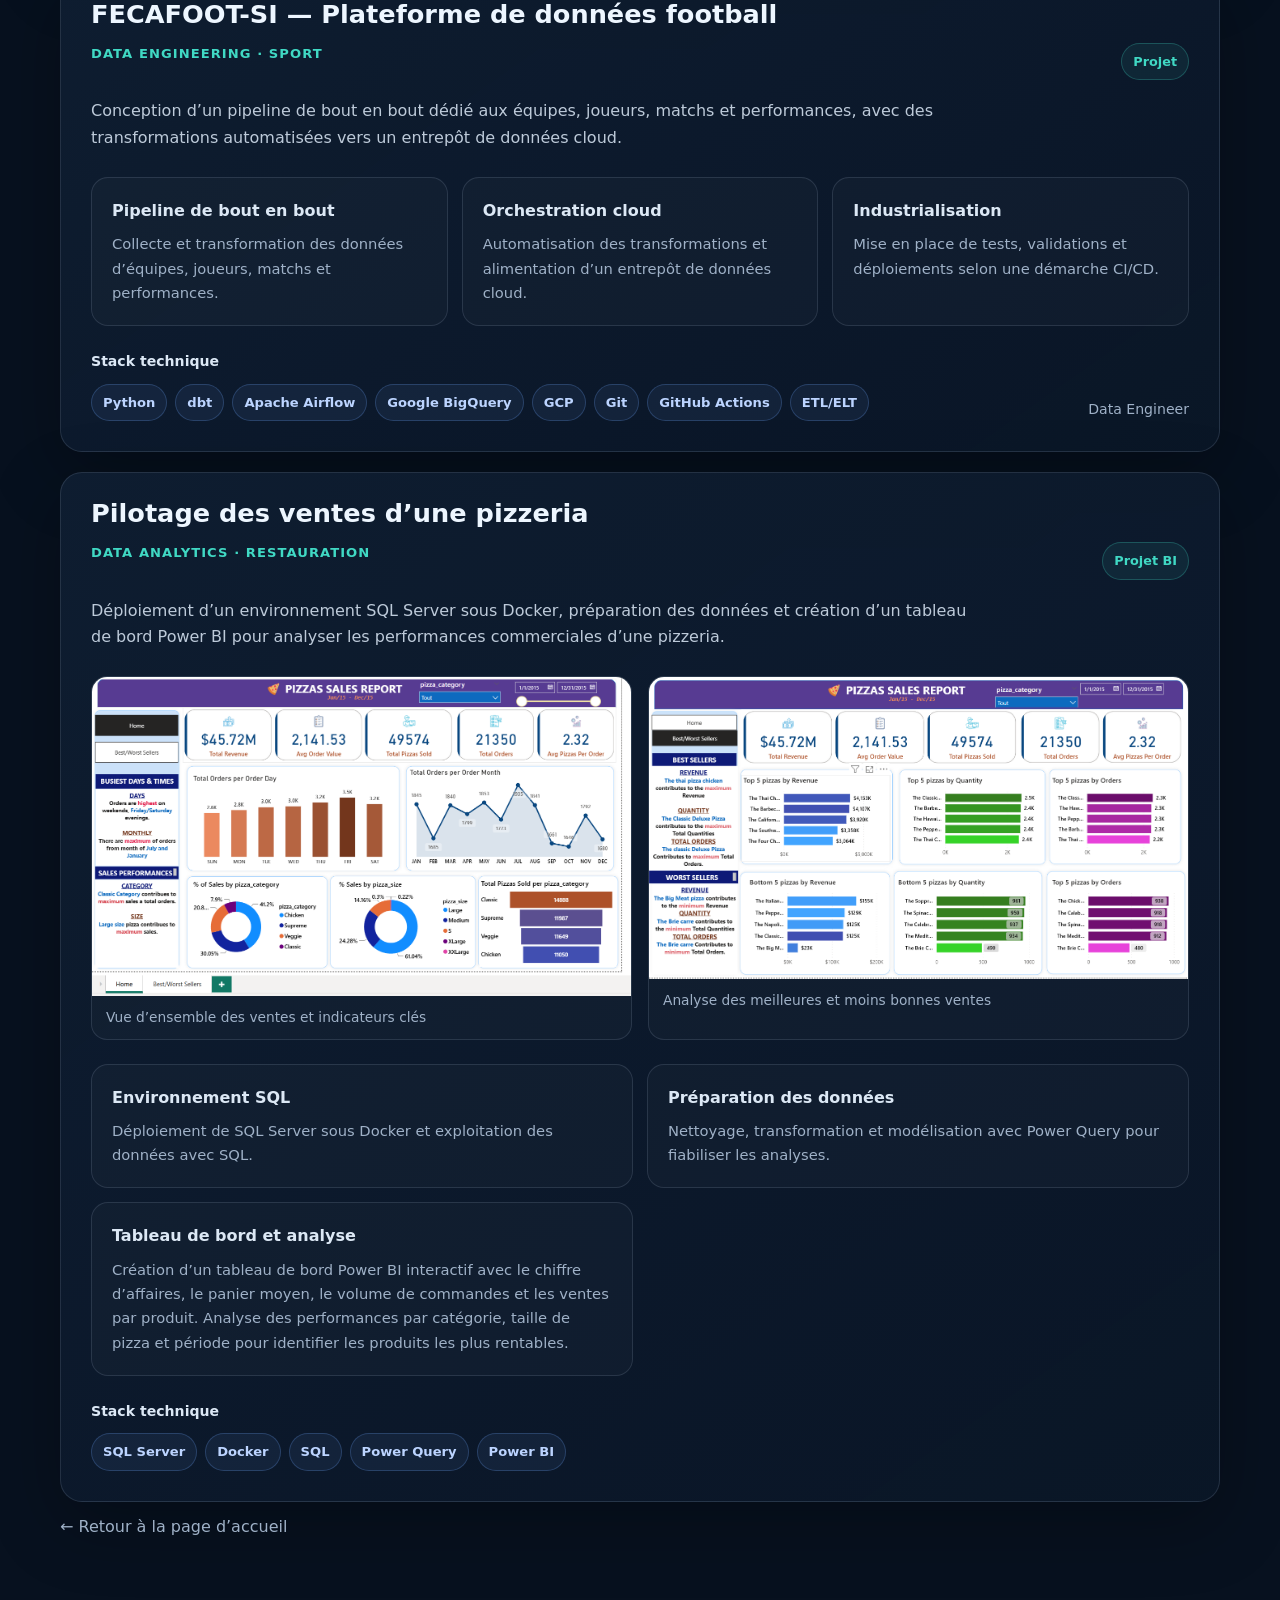
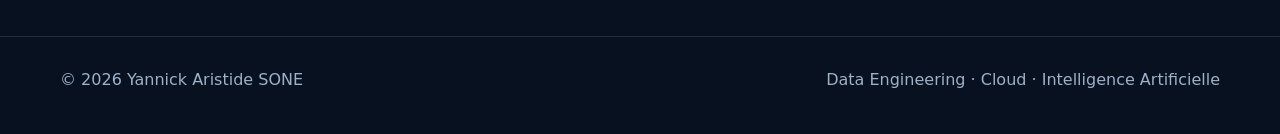
==== commit 39730bbc: "Mise à jour de la section  Projets" ====
--- a/projets.html
+++ b/projets.html
@@ -64,7 +64,7 @@
 								</div>
 								<div class="project-highlight">
 									<h4>CI/CD avec environnement éphémère</h4>
-									<p>Déploiement d’un pipeline GitHub Actions avec SQL Server dans Docker. Les Pull Requests
+									<p>Déploiement d’un pipeline GitHub Actions avec SQL Server dans Docker puis migration vers Snowflake. Les Pull Requests
 										sont bloquées automatiquement en cas de régression.</p>
 								</div>
 							</div>
@@ -72,8 +72,8 @@
 								<div>
 									<p class="tech-label">Stack technique</p>
 									<div class="chips">
-										<span class="chip">SQL Server</span><span class="chip">dbt</span><span
-											class="chip">GitHub Actions</span><span class="chip">Docker</span><span
+										<span class="chip">SQL Server</span><span class="chip">Snowflake</span><span class="chip">dbt</span>
+										<span class="chip">GitHub Actions</span><span class="chip">Docker</span><span
 											class="chip">Python</span><span class="chip">SQL</span><span class="chip">Power BI</span>
 									</div>
 								</div>
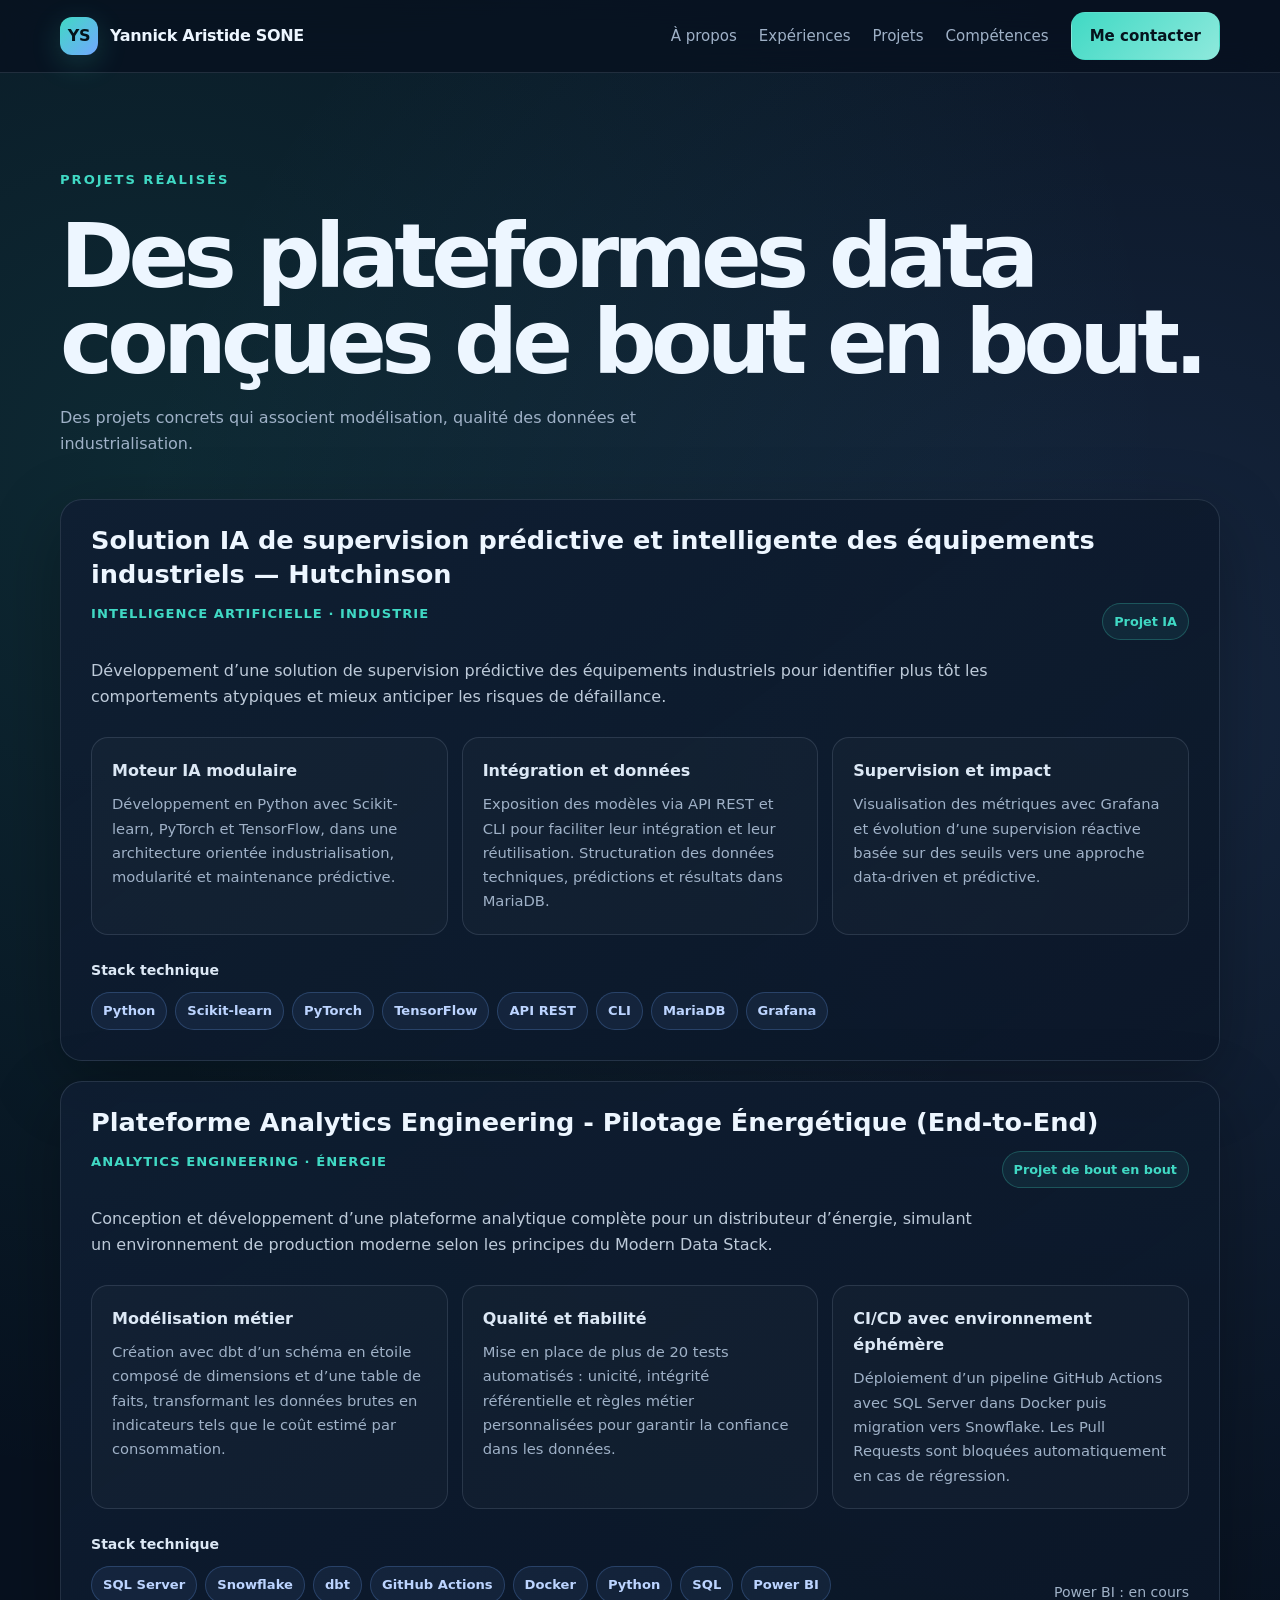
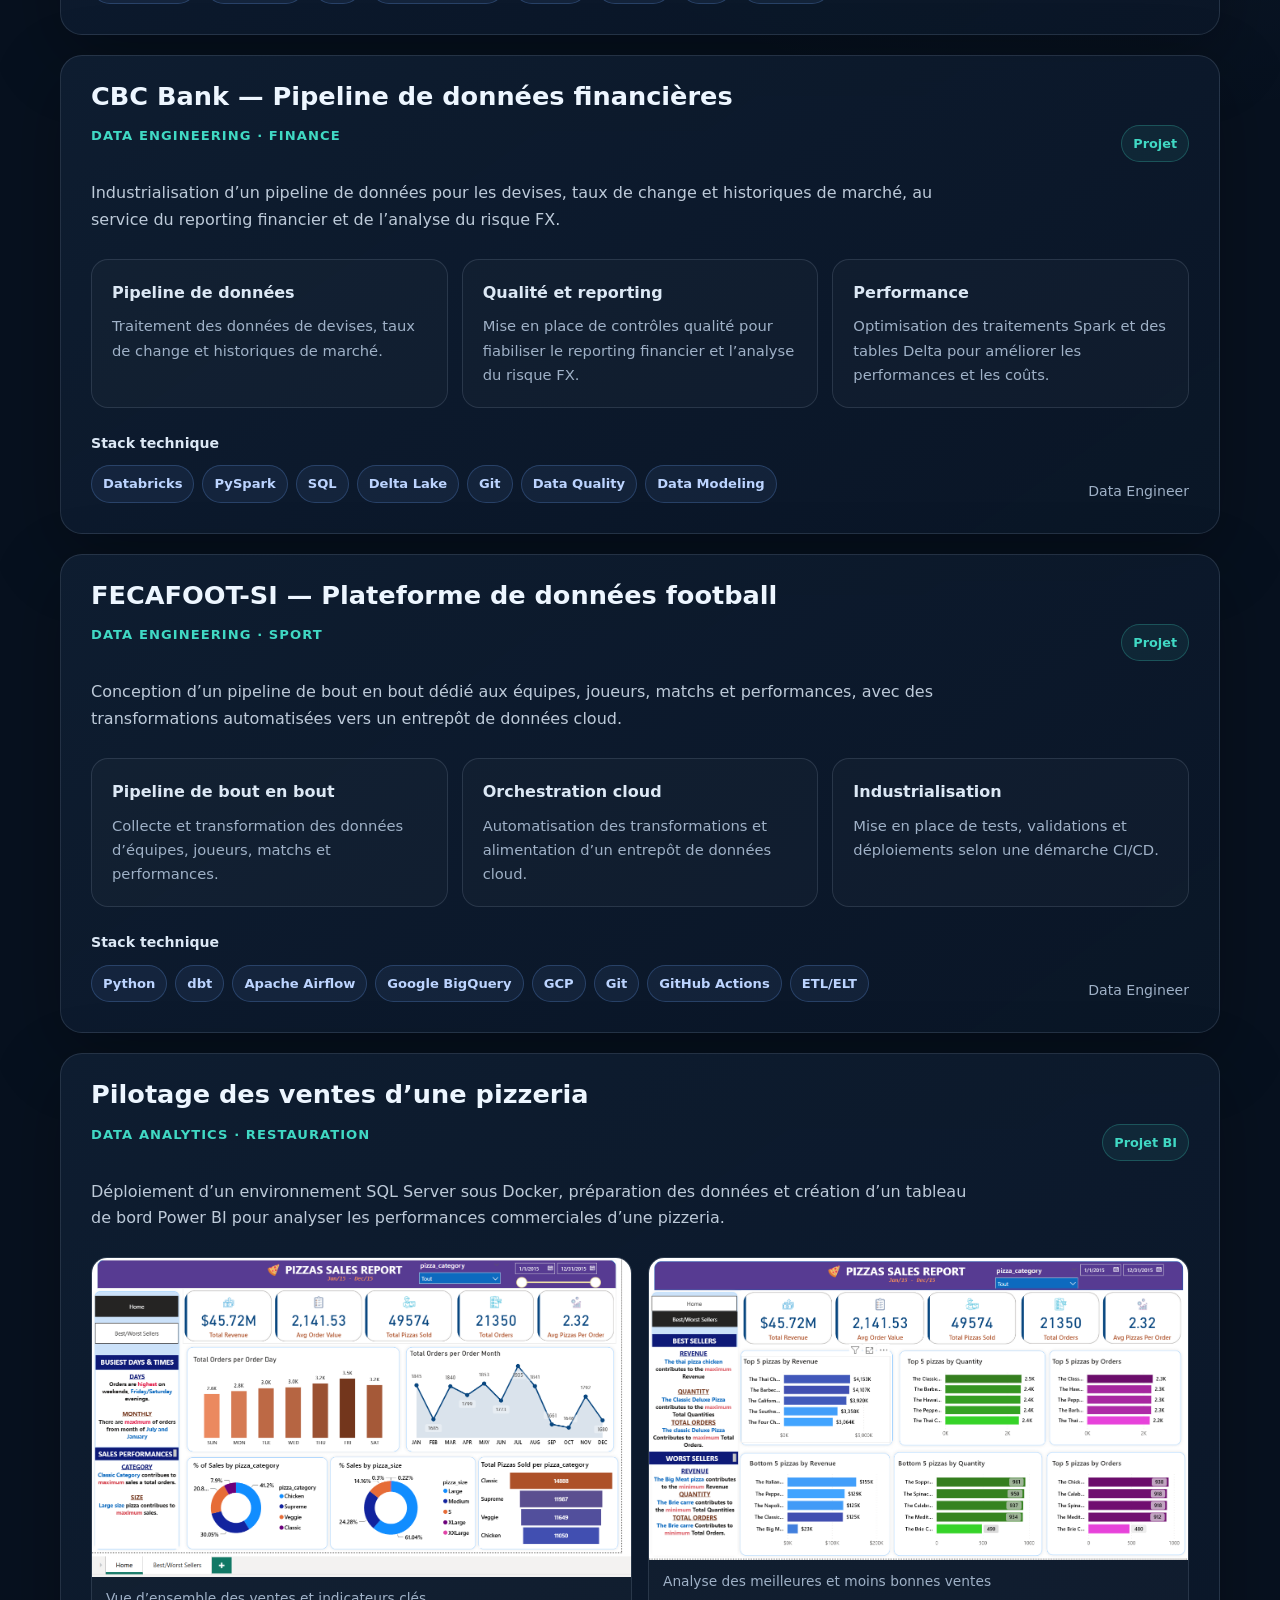
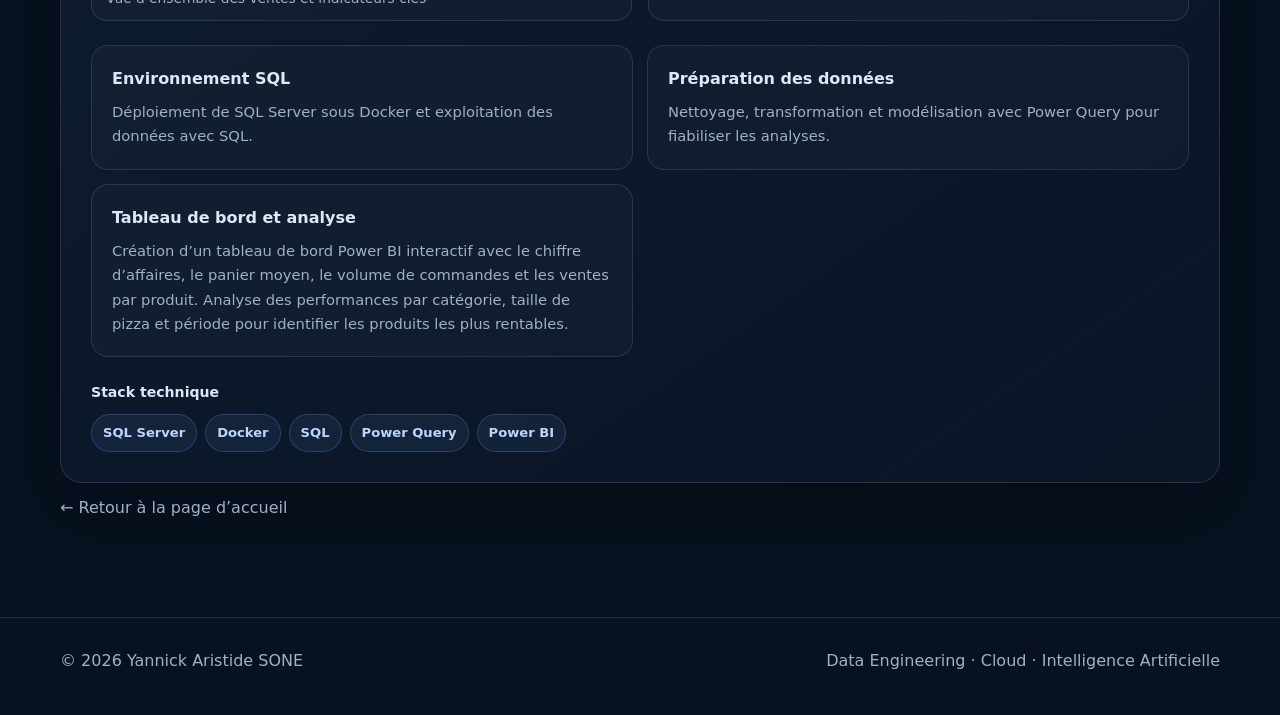
==== commit 33793752: "Mise à jour de la section  Projets" ====
--- a/projets.html
+++ b/projets.html
@@ -41,6 +41,40 @@
 					</div>
 				</div>
 				<div class="project-list">
+					<article class="project-item reveal">
+						<h2 class="project-title">Solution IA de supervision prédictive et intelligente des équipements industriels — Hutchinson</h2>
+						<div class="project-details">
+							<div class="project-heading">
+								<p class="project-category">Intelligence artificielle · Industrie</p>
+								<span class="project-status">Projet IA</span>
+							</div>
+							<p class="project-description">Développement d’une solution de supervision prédictive des équipements industriels pour identifier plus tôt les comportements atypiques et mieux anticiper les risques de défaillance.</p>
+							<div class="project-highlights">
+								<div class="project-highlight">
+									<h4>Moteur IA modulaire</h4>
+									<p>Développement en Python avec Scikit-learn, PyTorch et TensorFlow, dans une architecture orientée industrialisation, modularité et maintenance prédictive.</p>
+								</div>
+								<div class="project-highlight">
+									<h4>Intégration et données</h4>
+									<p>Exposition des modèles via API REST et CLI pour faciliter leur intégration et leur réutilisation. Structuration des données techniques, prédictions et résultats dans MariaDB.</p>
+								</div>
+								<div class="project-highlight">
+									<h4>Supervision et impact</h4>
+									<p>Visualisation des métriques avec Grafana et évolution d’une supervision réactive basée sur des seuils vers une approche data-driven et prédictive.</p>
+								</div>
+							</div>
+							<div class="project-footer">
+								<div>
+									<p class="tech-label">Stack technique</p>
+									<div class="chips">
+										<span class="chip">Python</span><span class="chip">Scikit-learn</span><span class="chip">PyTorch</span>
+										<span class="chip">TensorFlow</span><span class="chip">API REST</span><span class="chip">CLI</span>
+										<span class="chip">MariaDB</span><span class="chip">Grafana</span>
+									</div>
+								</div>
+							</div>
+						</div>
+					</article>
 					<article class="project-item reveal">
 						<h2 class="project-title">Plateforme Analytics Engineering - Pilotage Énergétique (End-to-End)</h2>
 						<div class="project-details">
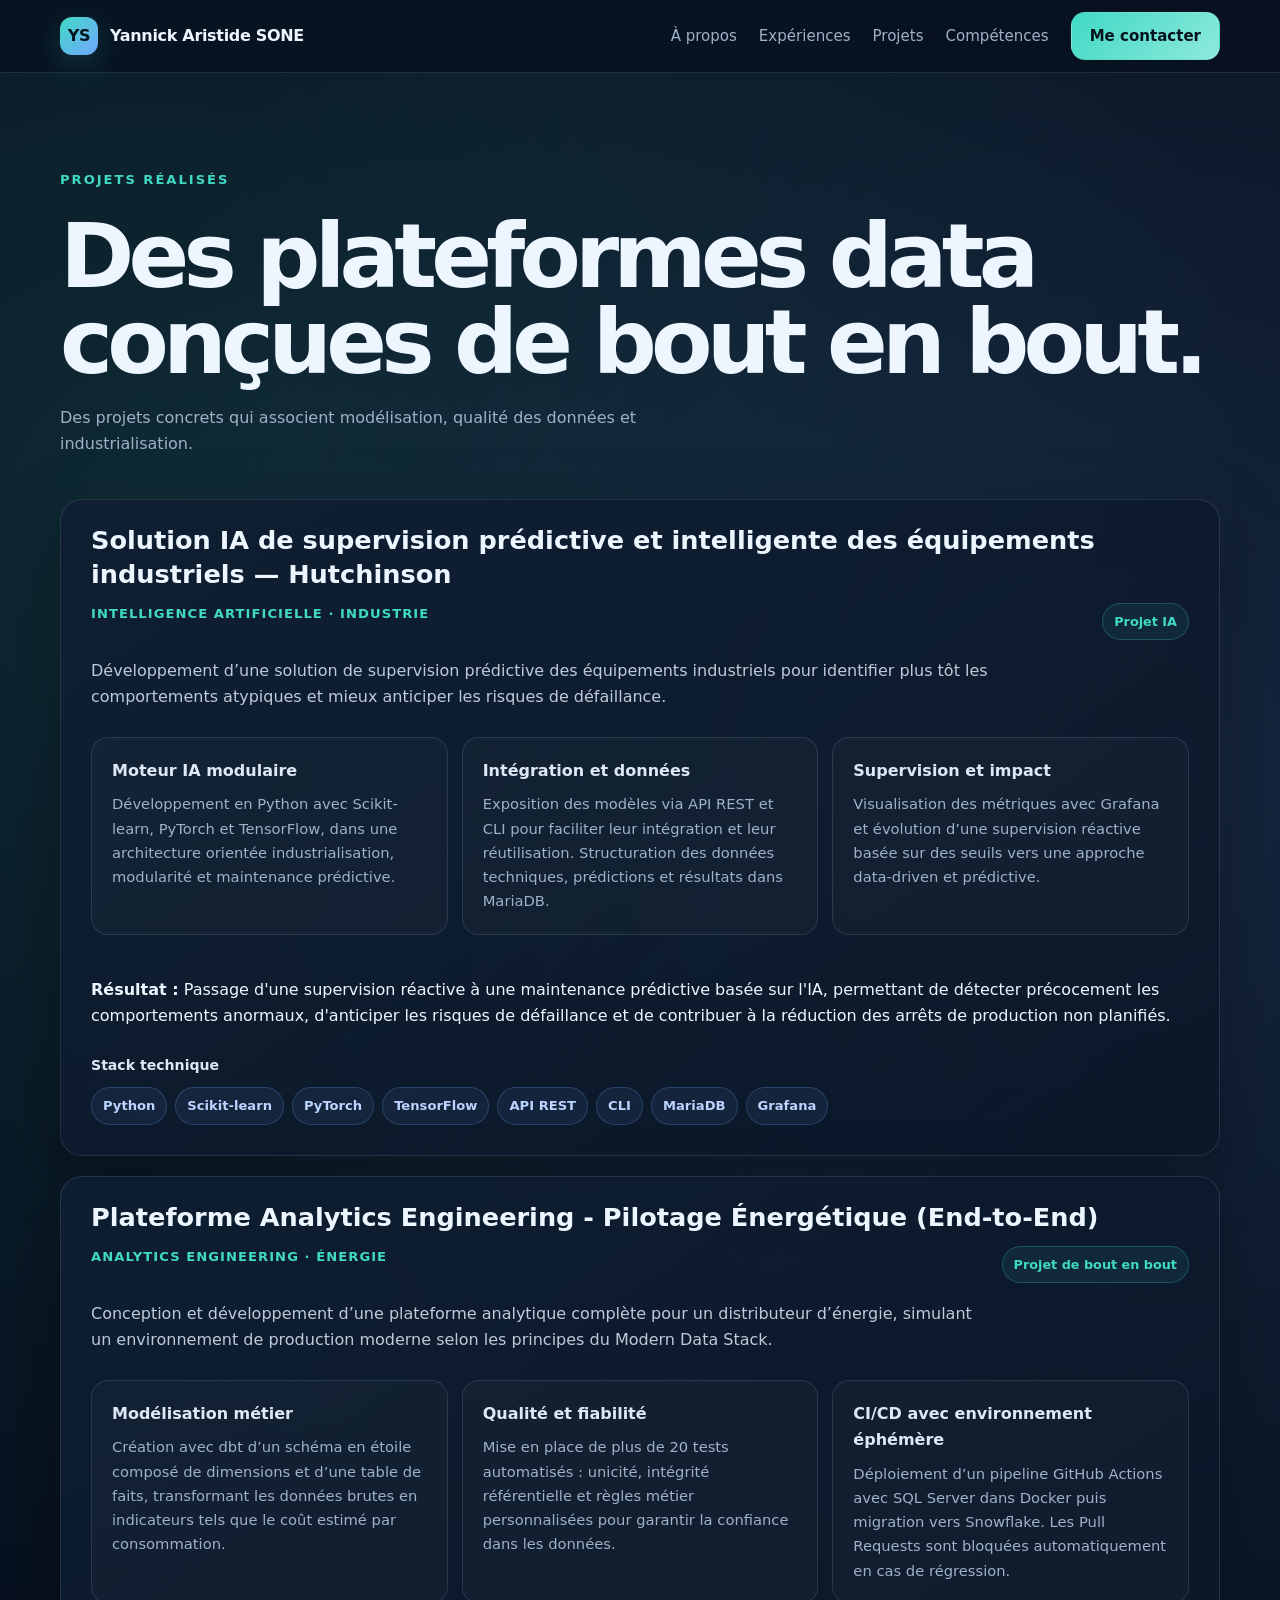
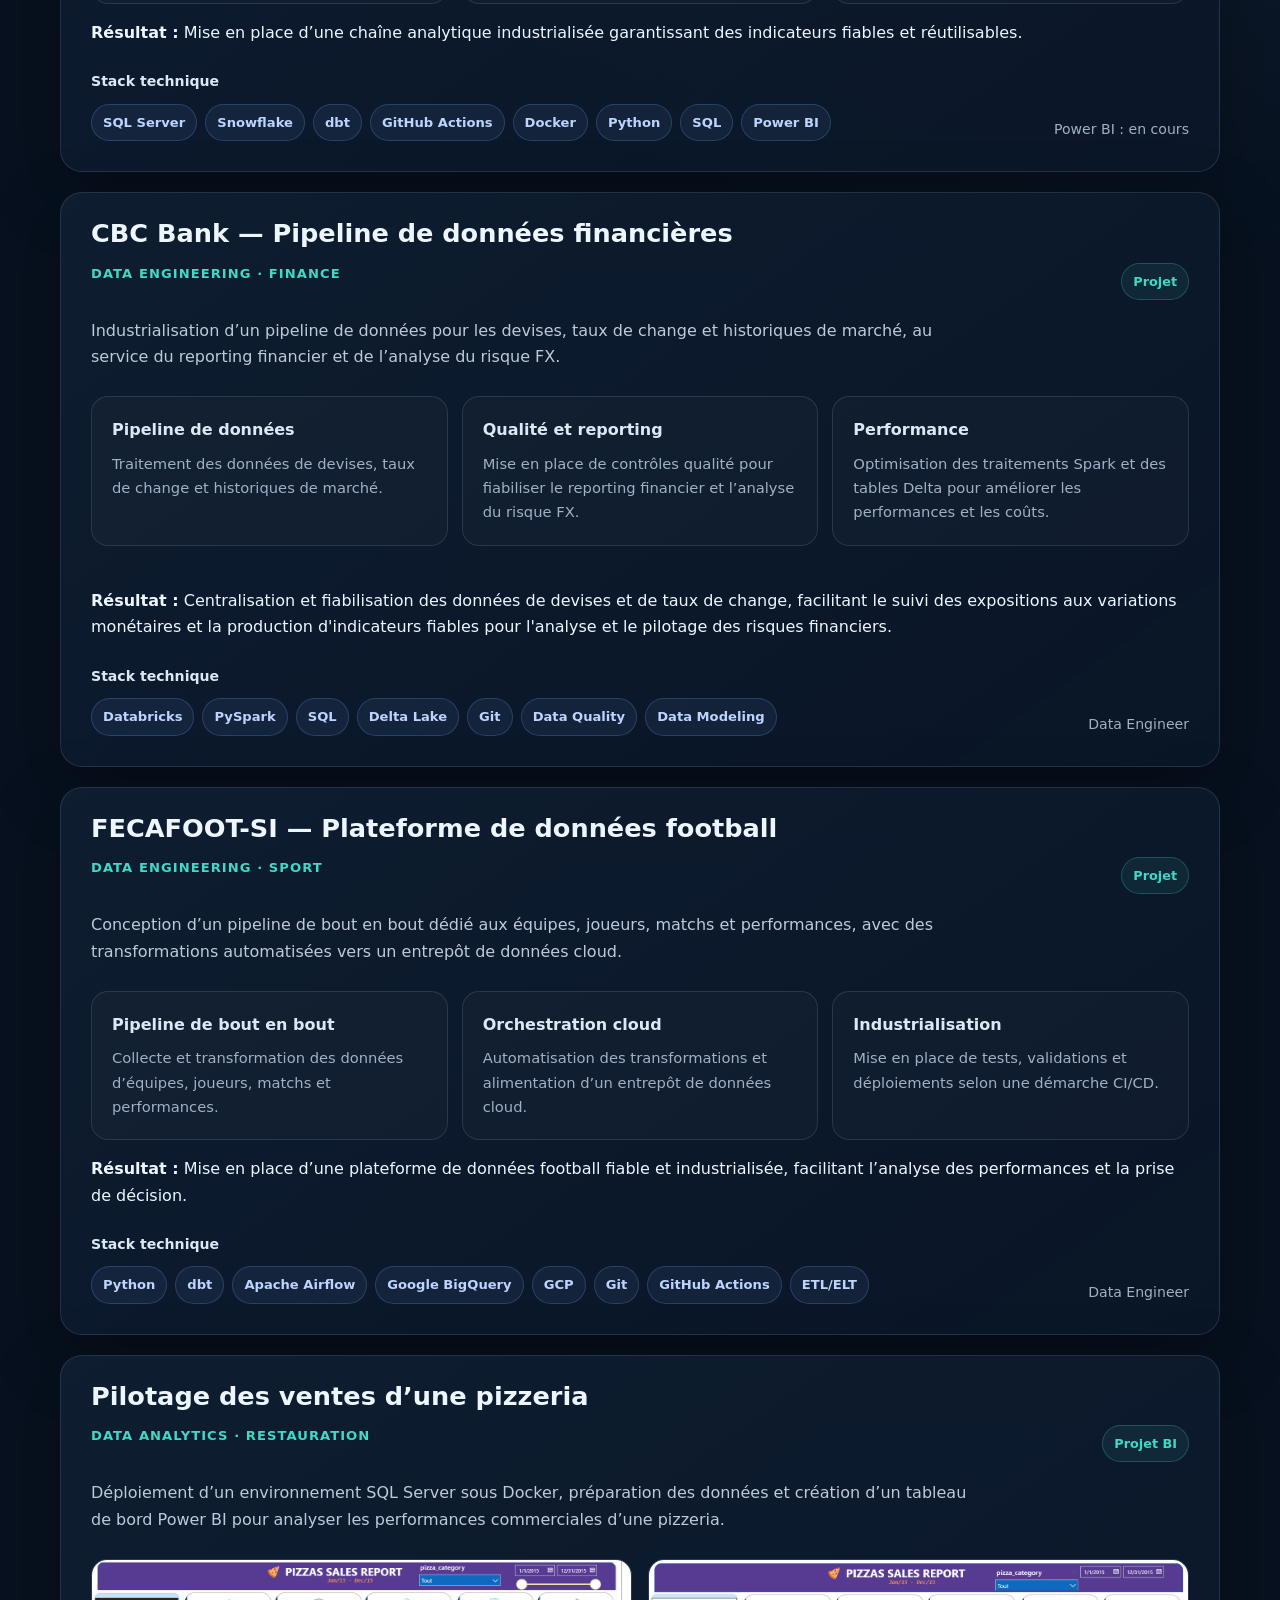
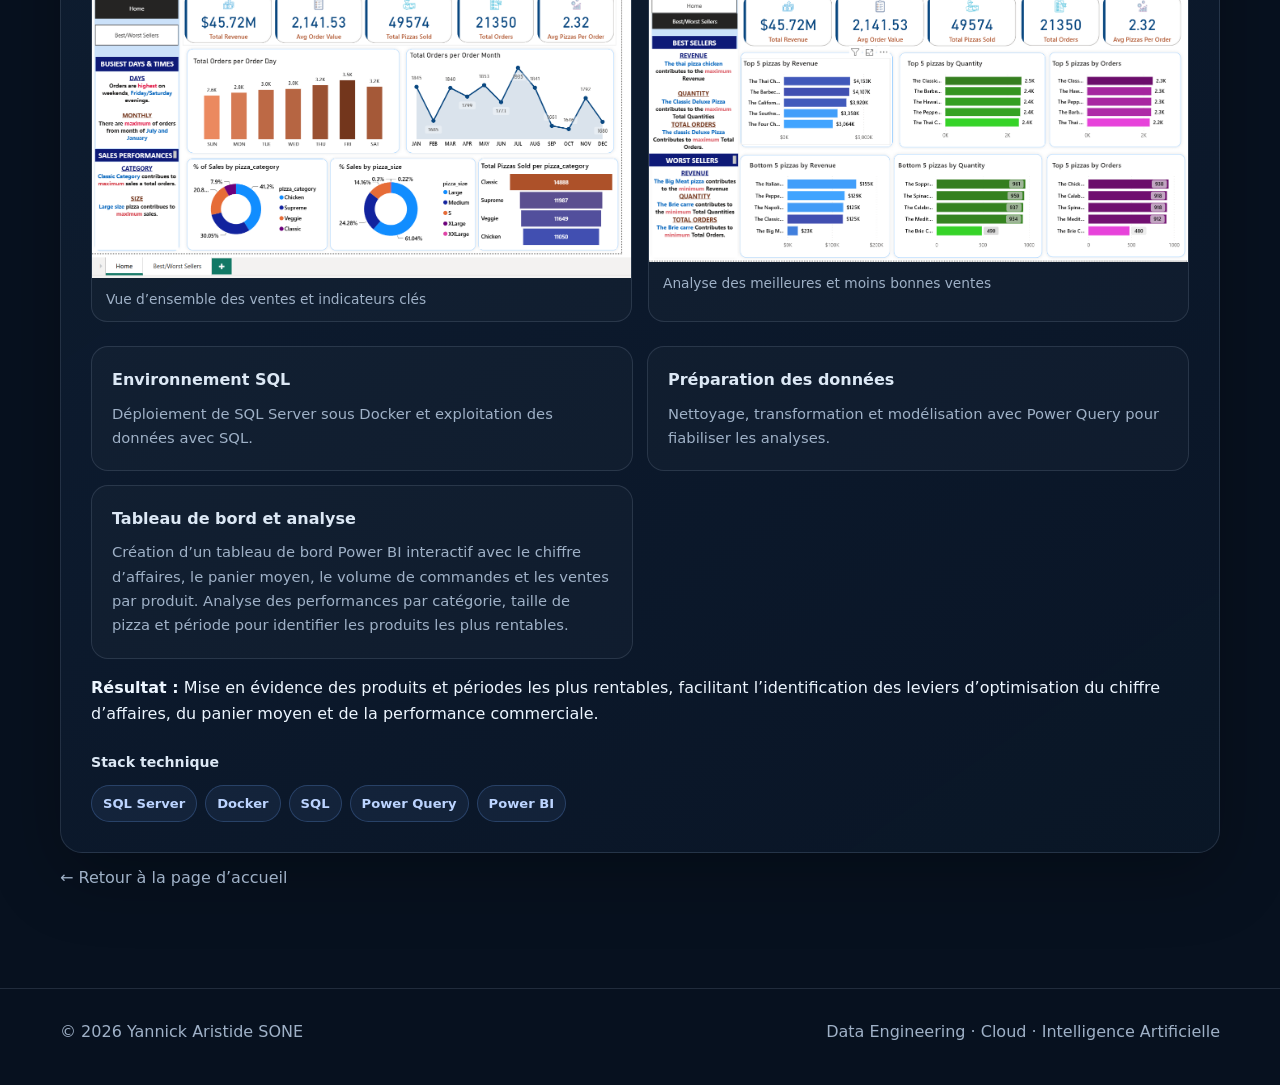
==== commit cc4210d8: "Mise de la section projets" ====
--- a/projets.html
+++ b/projets.html
@@ -63,6 +63,7 @@
 									<p>Visualisation des métriques avec Grafana et évolution d’une supervision réactive basée sur des seuils vers une approche data-driven et prédictive.</p>
 								</div>
 							</div>
+							<p><br><strong>Résultat :</strong> Passage d'une supervision réactive à une maintenance prédictive basée sur l'IA, permettant de détecter précocement les comportements anormaux, d'anticiper les risques de défaillance et de contribuer à la réduction des arrêts de production non planifiés.</br></p>
 							<div class="project-footer">
 								<div>
 									<p class="tech-label">Stack technique</p>
@@ -102,6 +103,7 @@
 										sont bloquées automatiquement en cas de régression.</p>
 								</div>
 							</div>
+							<p><strong>Résultat :</strong> Mise en place d’une chaîne analytique industrialisée garantissant des indicateurs fiables et réutilisables.</p>
 							<div class="project-footer">
 								<div>
 									<p class="tech-label">Stack technique</p>
@@ -141,6 +143,7 @@
 										performances et les coûts.</p>
 								</div>
 							</div>
+							<p><br><strong>Résultat :</strong> Centralisation et fiabilisation des données de devises et de taux de change, facilitant le suivi des expositions aux variations monétaires et la production d'indicateurs fiables pour l'analyse et le pilotage des risques financiers.</br></p>
 							<div class="project-footer">
 								<div>
 									<p class="tech-label">Stack technique</p>
@@ -179,6 +182,7 @@
 									<p>Mise en place de tests, validations et déploiements selon une démarche CI/CD.</p>
 								</div>
 							</div>
+							<p><strong>Résultat :</strong> Mise en place d’une plateforme de données football fiable et industrialisée, facilitant l’analyse des performances et la prise de décision.</p>
 							<div class="project-footer">
 								<div>
 									<p class="tech-label">Stack technique</p>
@@ -240,6 +244,9 @@
 										les plus rentables.</p>
 								</div>
 							</div>
+							<p><strong>Résultat :</strong> Mise en évidence des produits et périodes les plus rentables, facilitant l’identification des leviers d’optimisation du
+							chiffre d’affaires, du panier moyen et de la performance commerciale.</p>
+
 							<div class="project-footer">
 								<div>
 									<p class="tech-label">Stack technique</p>
